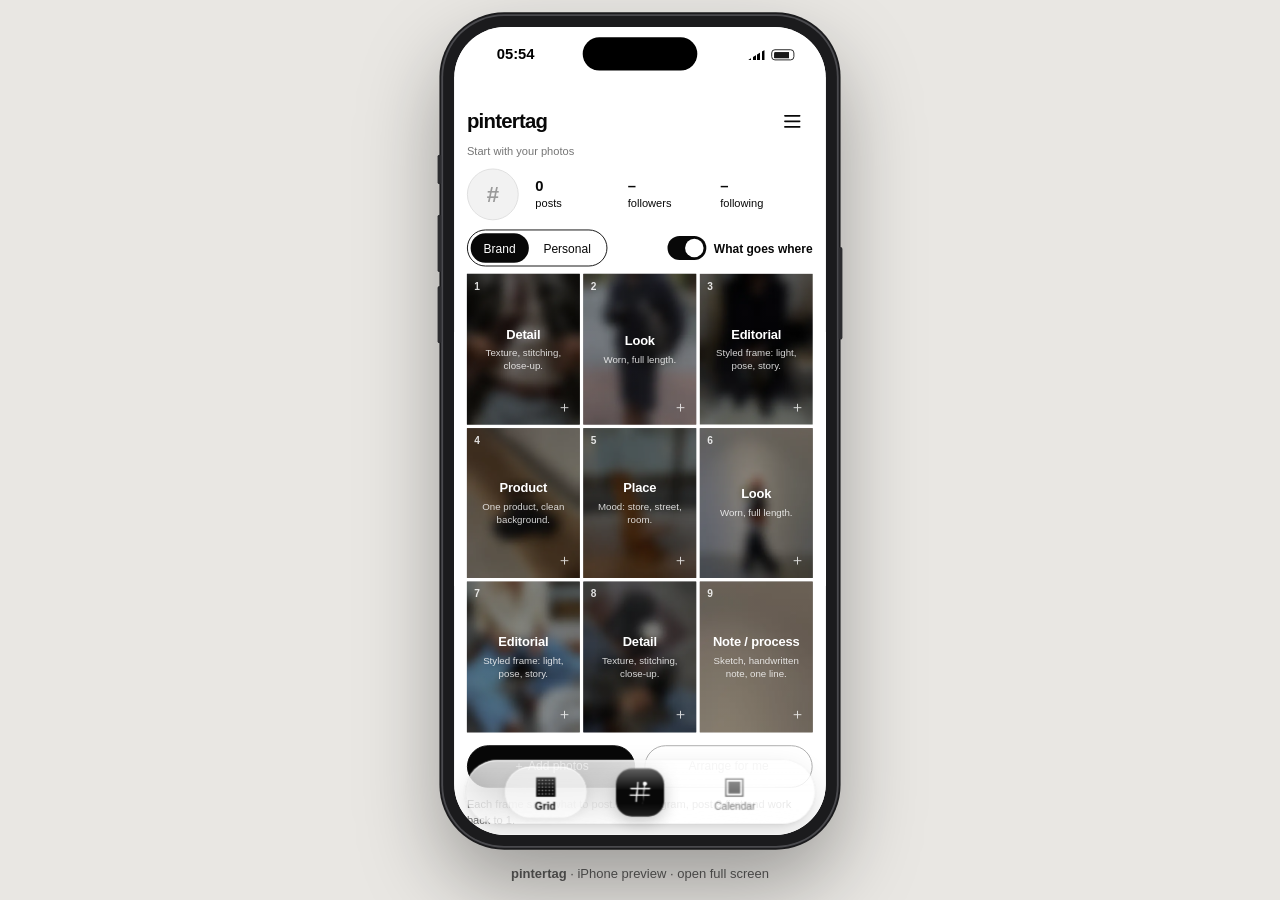
==== app/index.html @ 5d2f4cf3 "Undo notice after removing a photo now hides after 5 seconds Co-Authored-By: Claude Opus 5.5 <norepl" ====
<!doctype html>
<html lang="en"><head><meta charset="utf-8"><meta name="viewport" content="width=device-width,initial-scale=1,viewport-fit=cover"><meta name="theme-color" content="#ffffff"><meta name="apple-mobile-web-app-capable" content="yes"><meta name="description" content="Pintertag is your feed’s art director: score your Instagram grid, plan your next 9 posts, and keep your style consistent."><title>Pintertag — Your feed’s art director</title><link rel="icon" href="assets/logo.png"><link rel="manifest" href="manifest.webmanifest"><link rel="apple-touch-icon" href="assets/icon-180.png"><meta name="apple-mobile-web-app-title" content="Pintertag"><meta name="apple-mobile-web-app-status-bar-style" content="default"><meta name="mobile-web-app-capable" content="yes"><link rel="stylesheet" href="style.css?v=110"><script>/* desktop: show the app inside an iPhone frame. phones and the framed copy run the app as usual. */
(function(){var q=new URLSearchParams(location.search),inFrame=q.get('pt-frame')==='1';
if(inFrame){document.documentElement.classList.add('pt-in-frame');return}
var wide=matchMedia('(min-width:760px) and (min-height:640px)').matches,touch=matchMedia('(hover:none) and (pointer:coarse)').matches;
if(!wide||touch||q.get('pt-frame')==='0'||window.__ptNoFrame)return;
window.__ptFramed=true;document.write('<plaintext id="pt-skip" style="display:none">');
document.addEventListener('DOMContentLoaded',function(){var x=document.getElementById('pt-skip');if(x)x.remove();
var u=new URL(location.href);u.searchParams.set('pt-frame','1');var full=new URL(location.href);full.searchParams.set('pt-frame','0');
var tr=(document.documentElement.lang||'tr')!=='en';
document.body.className='pt-desk';document.body.innerHTML='<div class="pt-stage"><div class="pt-phone"><span class="pt-btn pt-b1"></span><span class="pt-btn pt-b2"></span><span class="pt-btn pt-b3"></span><span class="pt-btn pt-b4"></span><div class="pt-screen"><div class="pt-status"><span id="pt-clock"></span><span class="pt-icons"><i class="pt-sig"></i><i class="pt-bat"></i></span></div><iframe title="Pintertag" src="'+u.href+'"></iframe><span class="pt-island"></span></div></div><p class="pt-cap"><b>pintertag</b> · '+(tr?'iPhone önizleme':'iPhone preview')+' · <a href="'+full.href+'">'+(tr?'tam ekran aç':'open full screen')+'</a></p></div>';
var st=document.createElement('style');st.textContent='body.pt-desk{margin:0;min-height:100vh;background:#e9e7e3;font-family:Helvetica,Arial,sans-serif;color:#222;overflow:hidden}@media(prefers-color-scheme:dark){body.pt-desk{background:#1a1a1a;color:#ddd}}.pt-stage{position:fixed;inset:0;display:flex;flex-direction:column;align-items:center;justify-content:center;gap:18px}.pt-phone{position:relative;width:426px;height:898px;border-radius:66px;background:#1b1b1d;padding:12px;box-shadow:0 0 0 2px #4a4a4e,0 0 0 4px #1b1b1d,0 40px 90px rgba(0,0,0,.35);transform-origin:center center}.pt-screen{position:relative;width:402px;height:874px;border-radius:55px;overflow:hidden;background:#fff}.pt-screen{display:flex;flex-direction:column}.pt-status{height:54px;flex:0 0 54px;display:flex;align-items:center;justify-content:space-between;padding:6px 34px 0 46px;font:600 16px -apple-system,Helvetica,Arial,sans-serif;color:#000;background:#fff;transition:background .2s,color .2s}.pt-icons{display:flex;gap:7px;align-items:center}.pt-sig{width:18px;height:11px;background:linear-gradient(90deg,currentColor 0 3px,transparent 3px 5px,currentColor 5px 8px,transparent 8px 10px,currentColor 10px 13px,transparent 13px 15px,currentColor 15px);clip-path:polygon(0 100%,100% 0,100% 100%)}.pt-bat{width:25px;height:12px;border:1.5px solid currentColor;border-radius:4px;opacity:.9;background:linear-gradient(90deg,currentColor 0 75%,transparent 75%);background-clip:content-box;padding:1.5px}.pt-screen iframe{border:0;width:100%;flex:1;min-height:0;display:block}.pt-island{position:absolute;top:11px;left:50%;transform:translateX(-50%);width:124px;height:36px;border-radius:20px;background:#000;pointer-events:none;z-index:2}.pt-btn{position:absolute;width:4px;border-radius:2px;background:#2c2c2f}.pt-b1{left:-6px;top:150px;height:32px}.pt-b2{left:-6px;top:215px;height:62px}.pt-b3{left:-6px;top:292px;height:62px}.pt-b4{right:-6px;top:250px;height:100px}.pt-cap{margin:0;font-size:13px;color:inherit;opacity:.75}.pt-cap a{color:inherit}';document.head.appendChild(st);
addEventListener('message',async function(e){var d=e.data;if(e.origin!==location.origin||!d||d.pt!=='save')return;var out={pt:'saved',id:d.id};try{var dl=window.claude&&window.claude.use?await window.claude.use('downloads'):null;if(!dl)throw{code:'unavailable'};var r=await dl.save({filename:d.filename,data:d.blob});out.status=r&&r.status}catch(err){out.error=(err&&err.code)||'unavailable'}e.source.postMessage(out,location.origin)});var ck=document.getElementById('pt-clock');function tick(){var d=new Date();ck.textContent=String(d.getHours()).padStart(2,'0')+':'+String(d.getMinutes()).padStart(2,'0')}tick();setInterval(tick,15000);var ph=document.querySelector('.pt-phone');function fit(){var k=Math.min(1,(innerHeight-70)/898,(innerWidth-40)/426);ph.style.transform='scale('+k+')';ph.style.margin=(-(1-k)*898/2)+'px 0'}fit();addEventListener('resize',fit);var sb=document.querySelector('.pt-status'),ifr=document.querySelector('.pt-screen iframe');setInterval(function(){try{var bd=ifr.contentDocument&&ifr.contentDocument.body;if(!bd)return;var dk=bd.classList.contains('dark');sb.style.background=dk?'#151515':'#fff';sb.style.color=dk?'#fff':'#000';document.querySelector('.pt-screen').style.background=sb.style.background}catch(e){}},400)})})();</script></head><body>
<script src="launch.js?v=693"></script>
<header class="top"><a href="#" class="wordmark" aria-label="Pintertag"><img src="assets/logo.png" alt="">pintertag</a><div class="top-actions"><button id="language" class="text-button">EN</button><button id="appearance" class="icon-button" aria-label="Tema değiştir">◐</button><button id="enter" class="pill solid"></button></div></header>
<main id="main"></main><nav id="appnav" aria-label="Ana menü" hidden></nav>
<dialog id="modal"><div class="modal-top"><h2 id="modal-title"></h2><button class="icon-button" id="close-modal" aria-label="Kapat"><svg width="14" height="14" viewBox="0 0 14 14" aria-hidden="true"><path d="M1.5 1.5l11 11M12.5 1.5l-11 11" stroke="currentColor" stroke-width="1.6" stroke-linecap="round" fill="none"/></svg></button></div><div id="modal-body"></div></dialog>
<div id="toast" role="status" aria-live="polite"></div><input id="upload" type="file" accept="image/jpeg,image/png,image/webp" multiple hidden><script src="store.js?v=6"></script><script src="engine.js?v=71"></script><script src="app.js?v=2"></script><script src="save.js"></script><script src="stats.js?v=1"></script><script src="studio.js?v=2"></script><script src="brand.js"></script><script src="simple.js?v=75"></script><script src="edit.js?v=3"></script><script src="stories.js"></script><script src="drag.js"></script><script src="settings.js?v=3"></script><script src="planning.js"></script><script src="credits.js"></script><script src="score.js?v=5"></script><script src="merge.js?v=79"></script><script src="share.js"></script><script src="gridcheck.js?v=720"></script><script src="importgrid.js?v=704"></script><script src="purpose.js"></script><script src="vibe.js?v=2"></script><script src="beforeafter.js?v=71"></script><script src="motion.js"></script><script src="legal.js?v=8"></script><script src="account.js?v=6"></script><script src="progress.js?v=73"></script><script src="planpick.js"></script><script src="labels.js?v=74"></script><script src="autotype.js?v=76"></script><script src="booth.js?v=15"></script><script src="profile.js?v=3"></script><script src="plan.js?v=6"></script><script src="carousel.js?v=7"></script><script src="fit.js?v=2"></script><script src="home.js?v=14"></script><script src="postweek.js?v=3"></script><script src="spaces.js?v=1"></script><script src="reels.js?v=2"></script><script src="cloud.js?v=8"></script><script>if('serviceWorker' in navigator&&(location.protocol==='https:'||location.hostname==='localhost')&&!/claude/.test(location.hostname)&&!document.documentElement.classList.contains('pt-in-frame'))addEventListener('load',function(){navigator.serviceWorker.register('sw.js').catch(function(){});if(navigator.storage&&navigator.storage.persist)navigator.storage.persist().catch(function(){})});</script>
</body></html>
---- app/style.css ----
@font-face{font-family:ArialLocal;src:local('Arial')}*{box-sizing:border-box} :root{--bg:#fff;--ink:#080808;--muted:#757575;--line:#dedede;--soft:#f3f3f3;--glass:rgba(250,250,250,.94);--red:#be262b;color-scheme:light}body.dark{--bg:#151515;--ink:#f8f8f8;--muted:#aaa;--line:#393939;--soft:#232323;--glass:rgba(30,30,30,.94);--red:#ff777b;color-scheme:dark}body{margin:0;background:var(--bg);color:var(--ink);font-family:"Helvetica Neue",Helvetica,Arial,sans-serif;-webkit-tap-highlight-color:transparent}button,input,select,textarea{font:inherit}button,a,input,select,textarea{touch-action:manipulation}button,a{color:inherit}button{cursor:pointer}button{border:0;background:none}a{text-decoration:none}button:focus-visible,a:focus-visible,input:focus-visible,textarea:focus-visible,select:focus-visible{outline:3px solid #798b9c;outline-offset:4px}button:disabled{opacity:.45;cursor:not-allowed}[hidden]{display:none!important}h1,h2,h3,p{margin:0}h1{font-size:clamp(48px,6.5vw,96px);letter-spacing:-.07em;line-height:.94;font-weight:750}h2{font-size:clamp(30px,4vw,45px);letter-spacing:-.055em;line-height:1.08}h3{font-size:22px;letter-spacing:-.04em}p{line-height:1.5}.muted{color:var(--muted)}.small{font-size:13px;line-height:1.5}.top{height:85px;display:flex;align-items:center;justify-content:space-between;padding:0 4vw;border-bottom:1px solid var(--ink);background:var(--bg);position:sticky;top:0;z-index:20}.wordmark{font-size:27px;letter-spacing:-1.5px;font-weight:750;display:flex;align-items:center;gap:6px}.wordmark img{width:24px;height:32px;object-fit:contain}body.dark .wordmark img{filter:invert(1)}.top-actions{display:flex;align-items:center;gap:17px}.text-button{text-decoration:underline;text-underline-offset:5px;font-size:14px;min-height:44px}.icon-button{font-size:25px;min-width:44px;min-height:44px;border-radius:50%}.pill{border:1.5px solid var(--ink);border-radius:99px;padding:13px 23px;font-size:14px;min-height:46px;display:inline-flex;align-items:center;justify-content:center;gap:8px;line-height:1.25}.solid{background:var(--ink);color:var(--bg)}.pill:hover{opacity:.8}.wide{width:100%}.row{display:flex;align-items:center;gap:12px;flex-wrap:wrap}.spread{display:flex;align-items:center;justify-content:space-between;gap:16px}.space{margin-top:24px}.eyebrow{font-size:12px;color:var(--muted);letter-spacing:.05em}.breadcrumb{padding:15px 4vw;border-bottom:1px solid var(--ink);display:flex;justify-content:space-between;font-size:12px}.hero{display:grid;grid-template-columns:1.05fr 1fr;max-width:1500px;margin:auto}.hero-copy{padding:65px 4vw 50px;display:flex;flex-direction:column;align-items:start;justify-content:center;gap:27px}.hero-copy p{max-width:430px;font-size:18px;letter-spacing:-.02em}.hero-preview{border-left:1px solid var(--ink);padding:30px 32px 24px;background:var(--soft)}.preview-head{margin-bottom:20px}.preview-head small{color:var(--muted);font-size:12px}.landing-grid{display:grid;grid-template-columns:repeat(3,1fr);gap:3px}.landing-grid img{width:100%;aspect-ratio:3/4;object-fit:cover;display:block}.preview-foot{padding-top:16px}.preview-foot p{font-size:13px;max-width:350px}.preview-foot strong{font-size:27px;letter-spacing:-1.3px}.section{border-top:1px solid var(--ink);padding:55px 4vw}.section-heading{margin-bottom:28px;max-width:600px}.section-heading p{margin-top:14px;color:var(--muted)}.triptych{display:grid;grid-template-columns:repeat(3,1fr);gap:35px}.triptych article{padding-right:25px;border-right:1px solid var(--line)}.triptych article:last-child{border:0}.triptych .num{color:var(--muted);font-size:12px;display:block;margin-bottom:30px}.triptych h3{margin-bottom:12px}.triptych p{font-size:15px;color:var(--muted);max-width:340px}.feature-banner{display:grid;grid-template-columns:1fr 1fr;gap:60px;align-items:center}.vote-visual{display:grid;grid-template-columns:1fr 1fr;gap:12px;max-width:430px;margin:auto}.vote-visual img{width:100%;aspect-ratio:3/4;object-fit:cover}.vote-visual figcaption{padding:10px 0;font-size:13px}.vote-visual figure{margin:0}.footer{border-top:1px solid var(--ink);padding:30px 4vw;display:flex;justify-content:space-between;gap:20px;font-size:12px;color:var(--muted)}.workspace{max-width:1120px;margin:auto;padding:40px 28px 140px}.work-heading{margin-bottom:28px}.work-heading p{max-width:500px;margin-top:10px}.work-grid{display:grid;grid-template-columns:minmax(0,1fr) 310px;gap:34px;align-items:start}.side{position:sticky;top:110px}.panel{border:1px solid var(--line);border-radius:23px;padding:23px;margin-bottom:18px}.panel p{font-size:14px}.panel h3{margin-bottom:10px}.tabs{display:flex;border:1px solid var(--ink);border-radius:99px;padding:3px;gap:3px}.tabs button{flex:1;border-radius:99px;padding:12px 10px;font-size:14px;white-space:nowrap}.tabs button.active{background:var(--ink);color:var(--bg)}.soft{background:var(--soft)}.profile{display:flex;gap:12px;align-items:center;margin:22px 0}.avatar{width:43px;height:43px;border-radius:50%;display:flex;align-items:center;justify-content:center;background:#282820;color:white;font-family:Georgia,serif;font-style:italic;font-size:27px}.profile strong{display:block;font-size:18px;letter-spacing:-.5px}.photo-grid{display:grid;grid-template-columns:repeat(3,minmax(0,1fr));gap:5px}.photo{position:relative;min-width:0;overflow:hidden;border-radius:3px;background:var(--soft);aspect-ratio:3/4}.photo img{width:100%;height:100%;object-fit:cover;display:block;transition:opacity .15s}.photo button.image-open{display:block;width:100%;height:100%;padding:0}.photo .pin{position:absolute;right:7px;top:7px;background:rgba(255,255,255,.95);color:#111;border-radius:50%;width:33px;height:33px;display:grid;place-items:center;box-shadow:0 1px 4px #0002;font-size:16px}.photo .pin.locked{background:#111;color:white}.photo .badge{position:absolute;left:5px;bottom:6px;max-width:calc(100% - 10px);background:rgba(0,0,0,.64);color:white;border-radius:99px;font-size:10px;padding:4px 7px;pointer-events:none;white-space:nowrap;overflow:hidden;text-overflow:ellipsis}.photo.selected{outline:3px solid var(--ink);outline-offset:-3px}.photo.dim img{opacity:.3}.photo .cover-tag{position:absolute;left:6px;top:8px;background:white;color:black;font-size:10px;border-radius:20px;padding:5px 7px}.score-banner{background:var(--ink);color:var(--bg);padding:20px 22px;border-radius:22px;display:flex;align-items:center;gap:18px;margin-bottom:18px}.score-banner strong{font-size:42px;letter-spacing:-3px}.score-banner p{font-size:14px}.score-banner small{opacity:.7}.upload-button{border:1.5px dashed var(--line);border-radius:20px;padding:24px;width:100%;margin-bottom:20px;text-align:center;font-size:17px}.upload-button small{display:block;font-size:12px;color:var(--muted);margin-top:6px}.purpose-description{font-size:14px;color:var(--muted);margin:12px 0 24px}.control-label{display:block;font-size:13px;font-weight:600;margin:20px 0 8px}.field{width:100%;border:1px solid var(--line);background:var(--bg);color:var(--ink);padding:13px;border-radius:12px;font-size:16px;min-height:47px}textarea.field{min-height:100px;resize:vertical}.pill-group{display:flex;gap:8px;flex-wrap:wrap}.chip{padding:9px 13px;border:1px solid var(--line);border-radius:99px;font-size:12px;min-height:38px}.chip.active{background:var(--ink);color:var(--bg);border-color:var(--ink)}.result-grid.carousel{display:flex;overflow-x:auto;scroll-snap-type:x mandatory;gap:10px;padding-bottom:10px}.result-grid.carousel .photo{flex:0 0 65%;scroll-snap-align:start}.result-grid.story{display:flex;overflow-x:auto;gap:10px;scroll-snap-type:x mandatory;padding-bottom:12px}.result-grid.story .photo{aspect-ratio:9/16;flex:0 0 58%;scroll-snap-align:start}.result-grid.story .photo img{object-fit:contain;background:#111}.note{border-radius:18px;background:var(--soft);padding:18px;margin-top:20px;font-size:14px;line-height:1.5}.note strong{display:block;margin-bottom:6px}.warning{color:var(--red)}.actions{display:grid;gap:10px;margin-top:22px}.bottom-nav{position:fixed;bottom:max(16px,env(safe-area-inset-bottom));left:50%;transform:translateX(-50%);display:flex;align-items:center;justify-content:space-around;gap:12px;padding:10px 20px;width:430px;max-width:calc(100% - 30px);background:var(--glass);border:1px solid var(--line);backdrop-filter:blur(18px);border-radius:29px;box-shadow:0 12px 35px #0002;z-index:30}.bottom-nav button{display:flex;flex-direction:column;align-items:center;gap:4px;font-size:11px;color:var(--muted);min-width:45px;min-height:45px}.bottom-nav .nav-icon{font-size:23px;height:27px}.bottom-nav button.active{color:var(--ink);font-weight:bold}.bottom-nav .pick-main{width:62px;height:64px;margin-top:-25px;background:var(--ink);border-radius:21px;color:var(--bg);box-shadow:0 5px 20px #0002}.pick-main img{width:27px;height:37px;object-fit:contain;filter:invert(1);margin:auto}body.dark .pick-main img{filter:none}.mood-grid{display:grid;grid-template-columns:repeat(3,1fr);gap:16px}.recipe{border:1px solid var(--line);border-radius:20px;overflow:hidden}.recipe-images{display:grid;grid-template-columns:repeat(3,1fr);gap:2px}.recipe-images img{width:100%;aspect-ratio:3/4;object-fit:cover}.recipe-body{padding:20px}.recipe-body h3{font-size:21px;margin-bottom:8px}.recipe-body p{font-size:13px;color:var(--muted);margin-bottom:18px}.recipe-body .pill{font-size:12px;padding:10px 14px;min-height:40px}.plan-list{display:grid;gap:12px;margin-top:24px}.plan-item{display:flex;align-items:center;gap:17px;border:1px solid var(--line);padding:16px;border-radius:19px}.plan-item img{width:60px;height:80px;object-fit:cover;border-radius:7px}.plan-item .plan-info{flex:1;min-width:0}.plan-item p{font-size:13px;color:var(--muted)}.plan-item strong{font-size:16px}.plan-item .status{font-size:11px;display:inline-block;border:1px solid var(--line);padding:5px 9px;border-radius:30px;margin-top:8px}.week{display:grid;grid-template-columns:repeat(7,1fr);gap:7px;margin:25px 0}.day{border:1px solid var(--line);border-radius:17px;padding:15px 5px;text-align:center;min-height:104px}.day.today{background:var(--ink);color:var(--bg)}.day span{font-size:11px;display:block;margin-bottom:14px}.day strong{font-size:22px}.day small{display:block;font-size:10px;margin-top:10px}.empty{text-align:center;padding:50px 20px;background:var(--soft);border-radius:22px}.empty p{margin:12px auto 25px;max-width:360px;color:var(--muted)}dialog{border:1px solid var(--line);border-radius:27px;width:min(580px,calc(100% - 24px));max-height:90dvh;padding:27px;background:var(--bg);color:var(--ink)}dialog::backdrop{background:rgba(0,0,0,.42);backdrop-filter:blur(5px)}.modal-top{display:flex;align-items:center;justify-content:space-between;gap:12px;margin-bottom:22px}.modal-top h2{font-size:29px}.modal-photo{width:100%;height:300px;object-fit:contain;background:var(--soft);border-radius:15px}.modal-top .icon-button{background:var(--soft);flex-shrink:0}.checkline{display:flex;gap:12px;align-items:center;padding:15px 0;border-bottom:1px solid var(--line);font-size:14px}.checkline input{accent-color:var(--ink);width:19px;height:19px}.vote-grid{display:grid;grid-template-columns:repeat(3,1fr);gap:8px;margin:20px 0}.vote-card{border:2px solid transparent;border-radius:10px;padding:0;overflow:hidden;position:relative}.vote-card img{width:100%;aspect-ratio:3/4;object-fit:cover;display:block}.vote-card.active{border-color:var(--ink)}.vote-card span{position:absolute;bottom:7px;left:7px;background:#fff;color:#111;padding:4px 7px;border-radius:20px;font-size:10px}.compare{display:grid;grid-template-columns:1fr 1fr;gap:15px;margin:20px 0}.compare .photo-grid{gap:2px}.compare h3{font-size:13px;margin-bottom:10px}#toast{position:fixed;left:50%;bottom:115px;transform:translate(-50%,20px);background:var(--ink);color:var(--bg);padding:12px 20px;border-radius:30px;font-size:13px;z-index:100;max-width:90%;opacity:0;pointer-events:none;transition:.2s}#toast.show{opacity:1;transform:translate(-50%,0)}.split-fields{display:grid;grid-template-columns:1fr 1fr;gap:12px}.app-tag{font-size:10px;padding:5px 8px;border:1px solid var(--line);border-radius:6px;margin-left:8px;font-weight:400;letter-spacing:0;color:var(--muted)}.settings-row{padding:20px 0;border-bottom:1px solid var(--line);display:flex;justify-content:space-between;align-items:center}.story-ribbon{display:flex;gap:13px;margin:20px 0;overflow:auto}.story-dot{text-align:center;min-width:65px}.story-dot img{width:60px;height:60px;border-radius:50%;object-fit:cover;border:2px solid var(--ink);padding:3px}.story-dot span{font-size:10px;display:block;margin-top:5px}.counter{font-size:12px;color:var(--muted)}
@media(min-width:1000px){.workspace{padding-top:55px}.hero-preview{padding:40px 55px}.landing-grid{max-width:520px;margin:auto}.preview-head,.preview-foot{max-width:520px;margin-left:auto;margin-right:auto}.top-actions .pill{min-width:155px}}
@media(max-width:760px){.top{height:70px;padding:0 20px}.wordmark{font-size:24px}.top-actions{gap:8px}.top-actions .pill{font-size:12px;padding:10px 15px;min-height:39px}.icon-button{min-width:35px}.hero{grid-template-columns:1fr}.hero-copy{padding:40px 23px 35px;gap:23px}.hero-copy h1{font-size:59px;max-width:360px}.hero-copy p{font-size:16px}.hero-preview{border-left:0;border-top:1px solid var(--ink);padding:23px}.breadcrumb{padding:13px 20px;font-size:10px}.section{padding:40px 23px}.triptych{grid-template-columns:1fr;gap:27px}.triptych article{border-right:0;border-bottom:1px solid var(--line);padding-bottom:25px}.triptych .num{margin-bottom:10px}.feature-banner{grid-template-columns:1fr;gap:28px}.workspace{padding:29px 19px 130px}.work-grid{grid-template-columns:1fr;gap:23px}.side{position:static}.work-heading{margin-bottom:23px}.mood-grid{grid-template-columns:1fr}.recipe-images img{aspect-ratio:1/1}.panel{padding:20px}.photo .pin{width:32px;height:32px;right:5px;top:5px}.photo .badge{font-size:9px}.photo .pin{min-width:32px;min-height:32px}.footer{flex-direction:column}.bottom-nav{gap:6px;padding:10px 12px}.tabs button{padding:11px 7px;font-size:13px}.day{border-radius:12px}.modal-top h2{font-size:26px}dialog{padding:22px}.vote-visual{width:100%}.hero-copy .row{gap:8px}.hero-copy .pill{padding:12px 18px}.app-tag{display:none}}
@media(prefers-reduced-motion:reduce){*{transition:none!important;animation:none!important;scroll-behavior:auto!important}}
.studio{max-width:1040px}.studio .work-heading h2{font-size:clamp(38px,6vw,64px)}.studio .work-heading{margin:30px 0}.stepper{display:flex;gap:24px;border-bottom:1px solid var(--line);padding-bottom:20px}.stepper button{color:var(--muted);font-size:13px;display:flex;align-items:center;gap:8px;min-height:44px}.stepper span{border:1px solid var(--line);width:27px;height:27px;border-radius:50%;display:grid;place-items:center}.stepper .current{color:var(--ink);font-weight:700}.stepper .current span{background:var(--ink);color:var(--bg);border-color:var(--ink)}.studio-layout,.series-layout{display:grid;grid-template-columns:minmax(0,1fr) 300px;gap:36px}.studio-layout aside,.series-layout aside{position:sticky;top:110px;align-self:start}.goal-list{max-width:700px;display:grid;gap:13px}.goal{display:flex;align-items:center;gap:22px;text-align:left;border:1px solid var(--line);border-radius:20px;padding:12px}.goal img{width:78px;height:92px;object-fit:cover;border-radius:11px}.goal span{flex:1}.goal strong{display:block;font-size:23px;letter-spacing:-.7px}.goal small{display:block;color:var(--muted);line-height:1.5;margin-top:7px}.goal b{padding:10px}.chosen{border:2px solid var(--ink)!important}.studio-bottom{max-width:420px;margin:28px 0}.style-options{display:grid;grid-template-columns:repeat(3,1fr);gap:16px}.style-option{text-align:left;padding:10px;border:1px solid var(--line);border-radius:17px;overflow:hidden}.style-option .spread{padding:18px 3px 8px}.style-option p{font-size:13px;color:var(--muted);padding:0 3px 12px}.style-option img{border-radius:3px}.cover-editor{display:grid;grid-template-columns:42% 1fr;gap:23px;align-items:center}.cover-editor>img{width:100%;aspect-ratio:3/4;object-fit:cover;border-radius:12px}.cover-editor h3{font-size:28px;margin:10px 0}.cover-editor p{font-size:14px;color:var(--muted);margin-bottom:20px}.series-strip{display:flex;gap:7px;overflow-x:auto;margin:17px 0;scroll-snap-type:x mandatory}.series-strip button{flex:0 0 35%;padding:0;position:relative;scroll-snap-align:start}.series-strip img{width:100%;aspect-ratio:3/4;object-fit:cover;border-radius:5px;display:block}.series-strip span,.story-selection span{position:absolute;left:8px;bottom:8px;background:#fff;color:#000;font-size:12px;padding:5px 8px;border-radius:30px}.series-strip.as-grid{display:grid;grid-template-columns:repeat(3,1fr)}.story-selection{display:grid;grid-template-columns:repeat(3,1fr);gap:8px;margin:17px 0}.story-selection button{padding:0;position:relative}.story-selection img{width:100%;aspect-ratio:9/16;object-fit:contain;background:#111;border-radius:8px;display:block}@media(max-width:760px){.studio-layout,.series-layout{grid-template-columns:1fr;gap:26px}.studio-layout aside,.series-layout aside{position:static}.stepper{gap:14px;padding-bottom:12px}.stepper button{font-size:12px;gap:6px}.studio .work-heading{margin-top:25px}.style-options{grid-template-columns:1fr}.style-option{display:grid;grid-template-columns:45% 1fr;gap:5px 15px;align-items:center}.style-option .recipe-images{grid-row:1/3}.style-option .spread{padding:5px 0}.style-option p{padding:0}.studio-bottom{max-width:none}.goal strong{font-size:20px}.goal{gap:15px}.cover-editor{gap:18px}.cover-editor h3{font-size:24px}.cover-editor .pill{padding:10px 14px;font-size:12px}.studio .photo .pin{width:38px;height:38px}.series-strip button{flex-basis:43%}}
.brand-workspace{max-width:1180px}.brand-identity{display:flex;align-items:center;gap:13px}.brand-avatar{width:44px;height:44px;border-radius:50%;background:var(--ink);color:var(--bg);font:italic 30px Georgia;display:grid;place-items:center}.brand-identity strong{font-size:17px}.brand-identity p{font-size:12px;color:var(--muted)}.brand-identity>.text-button{margin-left:auto}.brand-heading{display:flex;align-items:end;justify-content:space-between;gap:30px;margin:38px 0}.brand-heading h1{font-size:clamp(50px,6vw,76px);letter-spacing:-.065em;line-height:.98}.brand-heading p{font-size:16px;color:var(--muted);margin-top:20px}.brand-heading-action{display:grid;gap:12px}.brand-tabs{display:flex;gap:28px;border-bottom:1px solid var(--line);margin-bottom:30px;overflow:auto}.brand-tabs button{padding:16px 0;white-space:nowrap;color:var(--muted);font-size:14px;border-bottom:2px solid transparent}.brand-tabs button.active{border-color:var(--ink);color:var(--ink);font-weight:bold}.brand-tabs span{background:var(--soft);border-radius:50%;padding:2px 6px}.brand-columns{display:grid;grid-template-columns:minmax(0,1fr) 300px;gap:42px}.section-line{margin-bottom:18px}.section-line h2{font-size:25px}.brand-grid{display:grid;grid-template-columns:repeat(3,minmax(0,1fr));gap:4px}.brand-grid-photo{position:relative;aspect-ratio:3/4;padding:0;overflow:hidden;border-radius:3px}.brand-grid-photo img{width:100%;height:100%;object-fit:cover;display:block}.brand-grid-photo span{position:absolute;bottom:8px;left:7px;background:#000b;color:white;padding:5px 8px;border-radius:20px;font-size:10px}.grid-placeholder{aspect-ratio:3/4;background:var(--soft);border:1px dashed var(--line);display:grid;place-items:center;color:var(--muted);font-size:30px}.brief-panel{border:1px solid var(--line);border-radius:23px;padding:24px}.brief-panel h3{font-size:28px;margin:10px 0}.brief-panel>p{font-size:13px;color:var(--muted)}.brief-rows{margin:25px 0}.brief-rows>span{display:flex;justify-content:space-between;border-bottom:1px solid var(--line);padding:12px 0;font-size:13px}.shot-prompt{padding:25px;background:var(--soft);border-radius:23px;margin-top:18px}.task-icon{font-size:24px;display:inline-grid;place-items:center;width:40px;height:40px;border:1px solid var(--line);border-radius:50%;flex-shrink:0}.shot-prompt h3{margin:15px 0 9px}.shot-prompt p{font-size:14px;color:var(--muted);margin-bottom:10px}.campaign-stories{display:flex;gap:15px;margin:18px 0}.campaign-stories button{width:83px;padding:0}.campaign-stories img{width:72px;height:72px;object-fit:cover;border-radius:50%;border:1px solid var(--ink);padding:3px}.campaign-stories span{display:block;font-size:11px;margin-top:7px}.prototype-note{font-size:12px;line-height:1.6;color:var(--muted);border-top:1px solid var(--line);padding-top:20px;margin-top:35px}.brand-section-heading{margin:30px 0}.brand-section-heading h2{font-size:33px}.brand-section-heading p{color:var(--muted);font-size:14px;margin-top:12px}.shoot-tiles{display:grid;grid-template-columns:repeat(3,minmax(0,1fr));gap:18px}.shoot-tile{border:1px solid var(--line);border-radius:16px;overflow:hidden}.shoot-image{position:relative}.shoot-image img{width:100%;aspect-ratio:4/3;object-fit:cover;display:block}.shot-lock{position:absolute;right:10px;top:10px;background:#fff;color:#000;border-radius:50%;width:42px;height:42px;font-size:20px}.shoot-fields{padding:13px}.shoot-fields label{display:block;font-size:11px;margin-bottom:9px}.shoot-fields .field{margin-top:5px;padding:9px;min-height:43px}.shoot-fields .checkline{display:flex;font-size:12px;margin:0;border:0;padding-bottom:0}.campaign-calendar{display:grid;grid-template-columns:repeat(3,minmax(0,1fr));gap:18px;margin-top:28px}.campaign-post{border:1px solid var(--line);border-radius:18px;overflow:hidden}.post-cover{position:relative;display:block;width:100%;padding:0}.post-cover img{width:100%;aspect-ratio:4/3;object-fit:cover;display:block}.post-cover>span{position:absolute;right:10px;bottom:10px;background:#fff;color:#000;border-radius:20px;padding:5px 9px;font-size:12px}.post-meta{padding:16px}.post-meta p{color:var(--muted);font-size:12px;margin:12px 0 5px}.status-chip{font-size:10px;border:1px solid var(--line);border-radius:20px;padding:5px 9px;white-space:nowrap}.status-chip.ready{background:var(--ink);color:var(--bg)}.shot-task{display:flex;align-items:center;gap:18px;padding:22px 0;border-bottom:1px solid var(--line)}.shot-task>div:nth-child(2){flex:1}.shot-task p{font-size:14px;margin-top:5px}.shot-task small{color:var(--muted);font-size:12px}.c-cover-choices{display:flex;overflow:auto;gap:8px}.c-cover-choices button{padding:0;min-width:110px;width:110px;position:relative}.c-cover-choices img{width:100%;aspect-ratio:3/4;object-fit:cover;border-radius:8px}.c-cover-choices span{position:absolute;bottom:10px;left:8px;background:white;color:black;font-size:11px;padding:5px 8px;border-radius:20px}.c-draft-list{margin:20px 0}.c-draft-list>div{display:flex;gap:15px;align-items:center;padding:10px 0;border-bottom:1px solid var(--line)}.c-draft-list img{width:55px;height:70px;object-fit:cover;border-radius:5px}.c-draft-list small{display:block;color:var(--muted);margin-top:7px}.missing-photo{background:var(--soft);font-size:12px;padding:20px;text-align:center;min-height:80px}@media(max-width:760px){.brand-heading{display:block;margin:28px 0}.brand-heading h1{font-size:54px}.brand-heading-action{margin-top:24px}.brand-heading-action .pill{width:100%}.brand-heading-action>span{text-align:center}.brand-tabs{gap:23px;margin-bottom:24px}.brand-tabs button{font-size:13px}.brand-columns{grid-template-columns:1fr;gap:25px}.brand-columns aside{display:grid;gap:15px}.shot-prompt{margin:0}.shoot-tiles{grid-template-columns:repeat(2,minmax(0,1fr));gap:10px}.shoot-fields{padding:10px}.campaign-calendar{grid-template-columns:1fr}.campaign-post{display:grid;grid-template-columns:110px minmax(0,1fr)}.post-cover img{height:100%;aspect-ratio:auto;min-height:155px}.post-meta{padding:15px}.shot-task{flex-wrap:wrap;gap:12px}.shot-task>.pill{margin-left:52px}.brand-grid-photo span{font-size:9px;left:4px;padding:4px}.brand-heading p{font-size:15px}}
.simple-mode .top{display:none}.simple-app{max-width:600px;margin:auto;padding:22px 18px 125px;min-height:100dvh}.simple-profile{display:flex;align-items:center;justify-content:space-between;margin:8px 0 25px}.simple-profile strong{display:block;font-size:25px;letter-spacing:-1px}.simple-profile span{display:block;font-size:12px;color:var(--muted);margin-top:6px}.simple-tools{display:flex;gap:10px;margin-bottom:22px}.simple-tools .pill{flex:1;padding:13px 10px;font-size:13px}.simple-feed{display:grid;grid-template-columns:repeat(3,minmax(0,1fr));gap:4px}.simple-tile{position:relative;aspect-ratio:3/4;padding:0;overflow:hidden;background:var(--soft)}.simple-tile img{display:block;width:100%;height:100%;object-fit:cover}.simple-lock,.simple-count,.simple-date{position:absolute;color:white;background:#0009;font-size:10px;padding:4px 6px;border-radius:15px}.simple-lock{right:6px;top:6px}.simple-count{left:6px;top:6px}.simple-date{bottom:6px;left:4px}.simple-hint{font-size:12px;color:var(--muted);text-align:center;line-height:1.5;margin:20px 0}.simple-nav{position:fixed;z-index:30;bottom:0;left:0;right:0;display:flex;justify-content:space-evenly;align-items:center;padding:12px 20px max(13px,env(safe-area-inset-bottom));border-top:1px solid var(--line);background:var(--glass);backdrop-filter:blur(18px)}.simple-nav button{min-width:70px;min-height:48px;display:flex;flex-direction:column;align-items:center;gap:3px;color:var(--muted);font-size:11px}.simple-nav button span{font-size:26px;line-height:28px}.simple-nav .active{color:var(--ink);font-weight:bold}.simple-nav .simple-add{display:grid;place-items:center;border-radius:16px;background:var(--ink);color:var(--bg);width:53px;min-width:53px;height:48px;font-size:34px;line-height:1}.simple-title{margin:17px 0 35px}.simple-title h1,.simple-compare h1{font-size:38px;letter-spacing:-2px;line-height:1.06}.simple-title p,.simple-compare>p{font-size:13px;color:var(--muted);margin:12px 0;line-height:1.5}.simple-plans article{display:flex;gap:14px;padding:16px 0;align-items:center;border-bottom:1px solid var(--line)}.simple-plan-image{width:70px;flex-shrink:0;height:91px;padding:0;overflow:hidden;border-radius:8px}.simple-plan-image img{width:100%;height:100%;object-fit:cover}.simple-plan-text{flex:1;min-width:0;text-align:left;padding:0}.simple-plan-text strong{font-size:15px}.simple-plan-text span,.simple-plan-text small{display:block;color:var(--muted);font-size:12px;margin-top:7px;overflow-wrap:anywhere}.simple-empty{text-align:center;padding:50px 15px}.simple-empty>span{font-size:48px}.simple-empty h2{margin:20px 0 12px;font-size:28px}.simple-empty p{color:var(--muted);font-size:15px;margin-bottom:25px}.simple-mode dialog{border-radius:25px;padding:22px;max-height:90dvh;overflow:auto}.simple-sheet-photo{width:130px;height:170px;overflow:hidden;border-radius:9px;margin:0 auto 22px}.simple-sheet-photo img{width:100%;height:100%;object-fit:cover}.sheet-actions{display:grid;gap:0}.sheet-actions .solid{margin-bottom:12px}.sheet-row{border-bottom:1px solid var(--line);padding:17px 3px;text-align:left;font-size:15px;min-height:54px}.simple-details{margin-top:10px}.simple-details summary{cursor:pointer;padding:17px 3px;font-size:14px;color:var(--muted)}.simple-details input[type=range]{width:100%}.simple-compare{padding-top:14px}.compare-columns{display:grid;grid-template-columns:minmax(0,1fr) minmax(0,1fr);gap:12px;margin:28px 0 16px}.compare-columns h2{font-size:20px;letter-spacing:-.6px;margin-bottom:12px}.mini-grid{display:grid;grid-template-columns:repeat(3,minmax(0,1fr));gap:3px}.mini-photo{aspect-ratio:3/4;overflow:hidden;position:relative;background:var(--soft)}.mini-photo img{width:100%;height:100%;object-fit:cover;display:block}.mini-photo span{position:absolute;bottom:3px;left:3px;min-width:16px;height:16px;display:grid;place-items:center;background:#fff;color:#000;font-size:9px;border-radius:50%}.mini-photo.moved{outline:2px solid var(--ink);outline-offset:-2px}.compare-actions{display:grid;grid-template-columns:1.4fr 1fr;gap:10px;margin:25px 0}.compare-actions .pill{font-size:13px;padding:13px 9px}.compare-help{font-size:12px!important}.simple-mode .vote-card img{height:auto}.simple-mode .story-selection img{height:auto}@media(max-width:600px){.simple-mode dialog{margin:auto 0 0;width:100%;max-width:none;max-height:90dvh;border-radius:25px 25px 0 0;padding:22px 22px max(25px,env(safe-area-inset-bottom))}.simple-app{padding-left:14px;padding-right:14px}.compare-columns{gap:10px}.simple-compare h1{font-size:34px}}

/* Quiet, compact preferences and the original Pintertag mark. */
.simple-nav .simple-add{width:56px;min-width:56px;height:56px;border-radius:18px;box-shadow:0 5px 16px #00000012}
.simple-nav .simple-add img{width:30px;height:36px;object-fit:contain;filter:invert(1)}
body.dark .simple-nav .simple-add img{filter:none}
.simple-mode dialog:has(.settings-content){width:min(460px,calc(100% - 32px));padding:28px;border:1px solid var(--line);border-radius:30px;background:var(--bg);box-shadow:0 24px 80px #00000020}
.simple-mode dialog:has(.settings-content)::backdrop{background:#0005;backdrop-filter:blur(8px)}
.simple-mode dialog:has(.settings-content) .modal-top{margin:0;align-items:center}
.simple-mode dialog:has(.settings-content) .modal-top h2{font-size:30px;letter-spacing:-1.2px;line-height:1.1}
.simple-mode dialog:has(.settings-content) #close-modal{width:44px;height:44px;min-width:44px;border-radius:50%;font-size:26px;background:var(--soft)}
.settings-intro{font-size:14px;color:var(--muted);margin:8px 0 26px;line-height:1.5}
.settings-group{background:var(--soft);border-radius:20px;padding:0 17px}
.preference-row{display:flex;align-items:center;justify-content:space-between;gap:12px;min-height:77px;padding:16px 0}
.preference-row+.preference-row{border-top:1px solid var(--line)}
.preference-label{font-size:15px;font-weight:550;line-height:1.35}
.preference-label small{display:block;font-size:11px;font-weight:400;color:var(--muted);max-width:125px;margin-top:5px;line-height:1.4}
.preference-segment{display:flex;padding:3px;background:var(--bg);border:1px solid var(--line);border-radius:13px;flex-shrink:0}
.preference-segment button{min-height:38px;min-width:53px;padding:8px 12px;border-radius:10px;font-size:13px;color:var(--muted);font-weight:550;touch-action:manipulation}
.preference-segment button[aria-pressed="true"]{background:var(--ink);color:var(--bg)}
.settings-backup{display:flex;align-items:center;justify-content:space-between;text-align:left;width:100%;padding:20px 17px;margin-top:12px;border:1px solid var(--line);border-radius:20px;color:var(--ink);font-size:15px;font-weight:550;gap:16px}
.settings-backup small{display:block;font-size:12px;font-weight:400;color:var(--muted);line-height:1.5;margin-top:5px}
.settings-backup svg{width:22px;height:22px;flex-shrink:0}
.settings-note{font-size:12px;color:var(--muted);text-align:center;line-height:1.6;margin:22px 12px 8px}
.settings-about{font-size:12px;color:var(--muted);text-align:center;line-height:1.6}
.settings-about summary{cursor:pointer;list-style:none;text-decoration:underline;text-underline-offset:3px;padding:8px;min-height:36px}
.settings-about summary::-webkit-details-marker{display:none}
.settings-about p{margin:8px 0 0}
.preference-segment button:focus-visible,.settings-backup:focus-visible{outline:2px solid var(--ink);outline-offset:3px}
@media(max-width:600px){
.simple-mode dialog:has(.settings-content){margin:auto 0 0;width:100%;max-width:none;padding:29px 22px max(24px,env(safe-area-inset-bottom));border-radius:30px 30px 0 0}
.simple-mode dialog:has(.settings-content)::before{content:"";position:absolute;top:10px;left:calc(50% - 18px);width:36px;height:4px;border-radius:5px;background:var(--line)}
}
@media(max-width:360px){.settings-group{padding:0 12px}.preference-segment button{padding:8px;min-width:46px}.preference-label small{max-width:104px}}
/* Focused photo editing sheets. */
.simple-mode dialog:has(.photo-editor,.crop-editor,.move-editor){width:min(460px,calc(100% - 32px));padding:26px;border:1px solid var(--line);border-radius:28px;background:var(--bg)}
.simple-mode dialog:has(.photo-editor,.crop-editor,.move-editor)::backdrop{background:#0005;backdrop-filter:blur(8px)}
.simple-mode dialog:has(.photo-editor,.crop-editor,.move-editor) h2{font-size:29px;letter-spacing:-1px}
.edit-overview{display:flex;align-items:center;gap:23px;margin:20px 0 24px}.edit-overview .simple-sheet-photo{margin:0;width:105px;height:140px;border-radius:12px;flex-shrink:0}.edit-eyebrow{font-size:9px;letter-spacing:1.5px;color:var(--muted)}.edit-overview h3{white-space:pre-line;font-size:22px;letter-spacing:-.8px;line-height:1.15;margin:10px 0}.edit-overview p{font-size:12px;line-height:1.5;color:var(--muted)}
.edit-primary{display:grid;grid-template-columns:1fr 1fr;gap:10px}.edit-tool{display:flex;align-items:center;justify-content:center;flex-direction:column;gap:12px;background:var(--soft);border-radius:18px;min-height:100px;font-size:14px;font-weight:550}.edit-tool svg{width:26px;height:26px}.edit-links{margin:15px 0 24px}.edit-link{width:100%;display:flex;justify-content:space-between;padding:17px 2px;font-size:14px;border-bottom:1px solid var(--line)}.edit-link span{color:var(--muted)}.photo-editor .simple-details summary{text-align:center;font-size:12px}.edit-subtitle{font-size:13px;line-height:1.5;color:var(--muted);margin:14px 0 20px}
#crop-stage{position:relative;width:min(100%,255px);aspect-ratio:3/4;margin:auto;overflow:hidden;touch-action:none;background:var(--soft);cursor:grab;border-radius:3px}#crop-stage:active{cursor:grabbing}#crop-image{position:absolute;max-width:none;max-height:none;user-select:none;pointer-events:none}.crop-guides{position:absolute;inset:0;pointer-events:none;border:1px solid #ffffff99;background:linear-gradient(to right,transparent 33%,#ffffff55 33%,#ffffff55 33.4%,transparent 33.4%,transparent 66.6%,#ffffff55 66.6%,#ffffff55 67%,transparent 67%),linear-gradient(to bottom,transparent 33%,#ffffff55 33%,#ffffff55 33.4%,transparent 33.4%,transparent 66.6%,#ffffff55 66.6%,#ffffff55 67%,transparent 67%)}.crop-caption{display:flex;justify-content:space-between;margin:12px 0 18px;font-size:11px;color:var(--muted)}.crop-control{display:flex;align-items:center;justify-content:space-between;gap:18px;font-size:12px;min-height:44px}.crop-control input{width:64%;accent-color:var(--ink);min-height:36px}.crop-fine summary{font-size:12px;color:var(--muted);padding:12px 0;cursor:pointer}.crop-actions{display:grid;grid-template-columns:1fr 1.5fr;gap:10px;margin:16px 0 8px}.crop-actions .pill{font-size:13px;padding:13px 10px}.move-grid{display:grid;grid-template-columns:repeat(3,minmax(0,1fr));gap:5px;margin-bottom:22px}.move-tile{position:relative;aspect-ratio:3/4;overflow:hidden;padding:0;border-radius:5px}.move-tile img{width:100%;height:100%;object-fit:cover}.move-tile span{position:absolute;bottom:5px;left:5px;background:#fff;color:#000;font-size:10px;padding:4px 7px;border-radius:20px}.move-tile.selected{outline:2px solid var(--ink);outline-offset:2px}.move-tile:disabled:not(.selected){opacity:.4}
@media(max-width:600px){.simple-mode dialog:has(.photo-editor,.crop-editor,.move-editor){margin:auto 0 0;width:100%;max-width:none;padding:24px 22px max(24px,env(safe-area-inset-bottom));border-radius:28px 28px 0 0}}@media(max-height:740px){#crop-stage{width:200px}.edit-overview{margin:12px 0 18px}.edit-tool{min-height:80px}}
.daily-stories{margin:0 0 32px;border-bottom:1px solid var(--line);padding-bottom:22px}.stories-heading,.story-day-heading,.story-week-heading{display:flex;align-items:center;justify-content:space-between;gap:10px}.stories-heading h2{font-size:25px;letter-spacing:-1px}.stories-heading>span{font-size:11px;color:var(--muted)}.story-week-heading{margin:18px 0 10px}.story-week-heading>span{font-size:12px;color:var(--muted)}.story-week-heading .icon-button{width:36px;height:36px;font-size:24px}.story-week{display:grid;grid-template-columns:repeat(7,minmax(0,1fr));gap:5px}.story-day{min-width:0;padding:7px 0;display:flex;flex-direction:column;align-items:center;gap:8px;border-radius:13px;color:var(--muted);font-size:12px}.story-day small{font-size:10px}.story-day[aria-pressed=true]{background:var(--soft);color:var(--ink);font-weight:600}.story-ring{position:relative;display:grid;place-items:center;width:100%;max-width:56px;aspect-ratio:1;border:1px dashed var(--line);border-radius:50%;overflow:hidden;padding:3px}.story-ring.filled{border:1.5px solid var(--ink)}.story-ring img{width:100%;height:100%;object-fit:cover;border-radius:50%}.story-ring>span{font-size:23px}.story-day-heading{margin:23px 0 10px;font-size:14px}.story-day-heading .text-button{font-size:13px;min-height:44px}.story-empty{width:100%;padding:22px 12px;border:1px dashed var(--line);border-radius:17px;font-size:13px;color:var(--muted);display:flex;align-items:center;justify-content:center;gap:9px}.story-empty>span{font-size:23px;color:var(--ink)}.story-list article{display:flex;align-items:center;gap:14px;padding:12px 0;border-bottom:1px solid var(--line)}.story-thumb{padding:0;width:48px;height:74px;overflow:hidden;border-radius:8px;flex-shrink:0}.story-thumb img{width:100%;height:100%;object-fit:cover}.story-info{flex:1;text-align:left;min-width:0}.story-info strong{font-size:16px}.story-info span{display:block;font-size:12px;color:var(--muted);margin-top:6px;overflow:hidden;text-overflow:ellipsis;white-space:nowrap}.story-check{width:44px;height:44px;border-radius:50%;font-size:24px}.story-check.done{background:var(--ink);color:var(--bg)}.story-footnote{font-size:11px;color:var(--muted);line-height:1.6;margin:16px 0}.posts-heading{font-size:20px;letter-spacing:-.6px}.story-cover{display:block;position:relative;width:130px;aspect-ratio:9/16;overflow:hidden;margin:18px auto 24px;border-radius:14px;background:var(--soft);padding:0}.story-cover img{width:100%;height:100%;object-fit:contain}.story-cover>span{font-size:26px}.story-cover small{display:block;font-size:12px;margin-top:8px}.story-cover img+span{position:absolute;bottom:8px;left:12px;right:12px;background:#0009;color:#fff;border-radius:20px;font-size:11px;padding:7px}.story-edit-footer{display:flex;justify-content:space-between;gap:12px;margin-top:12px}.story-edit-footer button{font-size:12px;min-height:44px}.simple-mode dialog:has(.story-editor,.story-picker){width:min(460px,calc(100% - 32px));border-radius:28px;padding:24px;background:var(--bg)}.simple-mode dialog:has(.story-editor,.story-picker)::backdrop{background:#0005;backdrop-filter:blur(8px)}
@media(max-width:600px){.simple-mode dialog:has(.story-editor,.story-picker){width:100%;max-width:none;margin:auto 0 0;border-radius:28px 28px 0 0;padding:24px 22px max(24px,env(safe-area-inset-bottom))}}@media(max-width:360px){.story-week{gap:3px}.stories-heading h2{font-size:23px}}
.simple-feed .simple-tile{-webkit-touch-callout:none;user-select:none;-webkit-user-select:none;cursor:grab}.simple-feed .simple-tile img{-webkit-user-drag:none;pointer-events:none}.grid-is-dragging,.grid-is-dragging *{cursor:grabbing!important}.simple-feed .grid-drag-source{opacity:.25;outline:2px dashed var(--ink);outline-offset:-3px}.grid-drag-ghost{position:fixed;top:0;left:0;z-index:500;pointer-events:none;overflow:hidden;padding:0;border-radius:8px;box-shadow:0 16px 42px #0005;opacity:.92;will-change:transform;background:var(--bg)}.grid-drag-ghost img{display:block;width:100%;height:100%;object-fit:cover}.grid-drag-ghost .simple-date,.grid-drag-ghost .simple-count{display:none}@media(prefers-reduced-motion:reduce){.grid-drag-ghost{box-shadow:none;opacity:.8}}
.edit-overview .simple-sheet-photo{position:relative}.photo-remove-x{position:absolute;top:4px;right:4px;display:grid;place-items:center;width:36px;height:36px;min-width:36px;border-radius:50%;background:#fff;color:#111;font-size:25px;line-height:1;box-shadow:0 2px 10px #0003;border:1px solid #0001;z-index:2}.photo-remove-x:focus-visible{outline:2px solid var(--ink);outline-offset:3px}.grid-remove-notice{position:sticky;bottom:100px;z-index:25;display:flex;align-items:center;justify-content:space-between;gap:12px;padding:12px 16px;background:var(--ink);color:var(--bg);border-radius:17px;font-size:12px;margin:16px 0;box-shadow:0 5px 18px #0002}.grid-remove-notice button{color:inherit;font-size:13px;font-weight:600;min-height:44px;text-decoration:underline;text-underline-offset:3px}
.grid-remove-notice{position:fixed;left:50%;transform:translateX(-50%);width:calc(100% - 32px);max-width:564px;bottom:calc(90px + env(safe-area-inset-bottom));margin:0}
/* Align the wordmark and menu on one shared header row. */
.simple-profile{display:grid;grid-template-columns:minmax(0,1fr) 44px;grid-template-rows:44px auto;column-gap:12px;row-gap:0;align-items:center}
.simple-profile>div{display:contents}
.simple-profile strong{grid-column:1;grid-row:1;font-size:22px;line-height:1.1;letter-spacing:-.8px;align-self:center}
.simple-profile>div>span{grid-column:1 / -1;grid-row:2;margin-top:1px;font-size:12px;line-height:1.5}
.simple-profile>.icon-button{grid-column:2;grid-row:1;display:grid;place-items:center;align-self:center;width:44px;height:44px;min-width:44px;padding:10px}
.simple-profile>.icon-button svg{display:block;width:24px;height:24px}
.simple-nav .simple-add{width:52px;min-width:52px;height:52px;border-radius:17px}
.simple-nav .simple-add img{width:24px;height:29px}
/* Full-page settings: one line per preference, no form-like panels. */
body.native-settings-open{background:var(--bg)}.native-settings{max-width:600px;margin:0 auto;min-height:100dvh;background:var(--bg);padding-bottom:max(32px,env(safe-area-inset-bottom))}.native-settings-header{display:grid;grid-template-columns:48px minmax(0,1fr) 48px;align-items:center;position:sticky;top:0;z-index:40;background:var(--bg);border-bottom:1px solid var(--line);height:calc(58px + env(safe-area-inset-top));padding:env(safe-area-inset-top) 10px 0}.native-settings-header button{width:44px;height:44px;display:grid;place-items:center;border-radius:50%;padding:10px}.native-settings-header svg{width:24px;height:24px}.native-settings-header h1{text-align:center;font-size:17px;line-height:1.3;font-weight:650;letter-spacing:-.3px;margin:0;outline:none}.native-settings-content{padding:14px 20px 30px}.native-setting-list.secondary{margin-top:22px}.native-setting-row{display:flex;width:100%;min-height:64px;align-items:center;gap:14px;text-align:left;border-bottom:1px solid var(--line);padding:12px 0}.native-setting-row svg{width:18px;height:18px;flex-shrink:0;color:var(--muted)}.native-setting-icon svg{width:22px;height:22px;color:var(--ink)}.native-setting-icon{width:24px;display:grid;place-items:center;flex-shrink:0}.native-setting-label{font-size:15px;flex:1}.native-setting-value{font-size:13px;color:var(--muted)}.native-setting-choice{display:flex;align-items:center;justify-content:space-between;width:100%;min-height:60px;padding:16px 0;border-bottom:1px solid var(--line);font-size:16px;text-align:left}.native-setting-choice svg{width:22px;height:22px}.native-setting-note{font-size:12px;color:var(--muted);line-height:1.6;margin-top:18px}.native-setting-copy{padding:8px 0}.native-setting-copy h2{font-size:16px;letter-spacing:-.2px;margin:20px 0 10px}.native-setting-copy p{font-size:14px;line-height:1.65;color:var(--muted);margin-bottom:22px}.native-setting-copy .native-setting-note{font-size:12px}.native-about-brand{display:flex;align-items:center;gap:10px;margin:20px 0}.native-about-brand img{width:23px;height:29px;object-fit:contain}.native-about-brand strong{font-size:24px;letter-spacing:-1px}body.dark .native-about-brand img{filter:invert(1)}.native-setting-row:active,.native-setting-choice:active,.native-settings-header button:active{background:var(--soft)}.native-settings button:focus-visible{outline:2px solid var(--ink);outline-offset:3px}.native-settings-open #appnav{display:none!important}
.grid-placeholder{aspect-ratio:3/4;display:grid;place-items:center;background:#f7f7f7;border:1px solid #eeeeee;padding:0;color:#aaaaaa;min-width:0}.grid-placeholder>span{font-size:29px;font-weight:300;line-height:1}.grid-placeholder:active{background:#eeeeee}.grid-placeholder:focus-visible{outline:2px solid var(--ink);outline-offset:-3px}.simple-tools button:disabled{opacity:.35;cursor:default}body.dark .grid-placeholder{background:#292929;border-color:#353535;color:#aaaaaa}
/* Full-screen Post and Story planners; header and submit never scroll away. */
body.simple-mode dialog#modal.plan-page{position:fixed;inset:var(--plan-top,0px) 0 auto;margin:0 auto;width:100%;max-width:600px;height:var(--plan-height,100dvh);max-height:none;box-sizing:border-box;padding:0;border:0;border-radius:0;background:var(--bg);overflow:hidden}
body.simple-mode dialog#modal.plan-page[open]{display:flex;flex-direction:column}
body:has(dialog.plan-page[open]){overflow:hidden}
#modal.plan-page::backdrop{background:var(--bg);backdrop-filter:none}
#modal.plan-page>.modal-top{flex:0 0 auto;display:flex;align-items:center;justify-content:space-between;margin:0;padding:max(12px,env(safe-area-inset-top)) 20px 12px;background:var(--bg);border-bottom:1px solid var(--line);min-height:65px;box-sizing:border-box}
#modal.plan-page>.modal-top h2{font-size:25px;line-height:1.2;letter-spacing:-.8px;margin:0}
#modal.plan-page #close-modal{width:44px;height:44px;min-width:44px;font-size:27px;border-radius:50%;background:var(--soft)}
#modal.plan-page>#modal-body{display:flex;flex:1;flex-direction:column;min-height:0;overflow:hidden;width:100%}
#modal.plan-page .plan-scroll{flex:1;min-height:0;overflow-y:auto;overflow-x:hidden;padding:16px 20px 20px;overscroll-behavior:contain;scroll-padding-bottom:24px}
#modal.plan-page .plan-save-footer{flex:0 0 auto;padding:12px 20px max(16px,env(safe-area-inset-bottom));background:var(--bg);border-top:1px solid var(--line)}
#modal.plan-page .plan-save-footer button{min-height:48px;margin:0;font-size:15px}
#modal.plan-page form,#modal.plan-page .story-editor,#modal.plan-page .split-fields,#modal.plan-page .control-label{min-width:0;max-width:100%;box-sizing:border-box}
#modal.plan-page .split-fields{display:grid;grid-template-columns:minmax(0,1fr) minmax(0,1fr);gap:12px}
#modal.plan-page .control-label{display:block;font-size:13px;margin:0 0 16px}
#modal.plan-page .field{display:block;box-sizing:border-box;min-width:0;width:100%;max-width:100%;font-size:16px;padding:12px;border-radius:13px;margin-top:7px}
#modal.plan-page input[type=date],#modal.plan-page input[type=time]{appearance:none;-webkit-appearance:none;min-height:48px;text-align:left;overflow:hidden}
#modal.plan-page input::-webkit-date-and-time-value{min-width:0;text-align:left}
#modal.plan-page textarea.field{min-height:78px;height:88px;resize:vertical}
#modal.plan-page .story-cover{width:clamp(72px,12vh,105px);margin:0 auto 20px;border-radius:13px}
#modal.plan-page .story-footnote,#modal.plan-page p.small{font-size:11px;line-height:1.5;margin:8px 0 12px}
#modal.plan-page .story-edit-footer{margin-top:4px}
@media(max-height:650px){#modal.plan-page .story-cover{width:68px;margin-bottom:12px}#modal.plan-page .control-label{margin-bottom:10px}#modal.plan-page .plan-scroll{padding-top:12px}#modal.plan-page textarea.field{height:65px;min-height:65px}}
/* Visible selection and quiet touch feedback. */
body{--selection-surface:#eaeaea;--press-shadow:rgba(0,0,0,.07)}body.dark{--selection-surface:#303030;--press-shadow:rgba(255,255,255,.09)}
.simple-nav button:not(.simple-add){min-width:88px;min-height:54px;padding:6px 19px;border-radius:30px;transition:background-color 140ms ease,box-shadow 140ms ease}
.simple-nav button.active:not(.simple-add){background:var(--selection-surface);box-shadow:0 2px 8px rgba(0,0,0,.035);color:var(--ink)}
.simple-mode button:not(:disabled){-webkit-tap-highlight-color:transparent}
.simple-mode button:not(:disabled):not(.simple-tile):not(.grid-drag-ghost):not(.move-tile):not(.vote-card):active{box-shadow:inset 0 0 0 100vmax var(--press-shadow)}
.simple-nav .simple-add:active,.simple-mode .pill.solid:active{filter:brightness(.87)}
.native-setting-choice[aria-pressed="true"]{background:var(--selection-surface);border-radius:12px;padding-left:12px;padding-right:12px}
.story-day[aria-pressed="true"]{background:var(--selection-surface)}
@media(prefers-reduced-motion:reduce){.simple-nav button:not(.simple-add){transition:none}}

/* Quiet brand entrance: the app renders immediately underneath. */
.brand-launch{position:fixed;inset:0;z-index:9999;display:grid;place-items:center;background:#fff;color:#101010;pointer-events:none;animation:brand-launch-out 180ms ease 620ms both}
.brand-launch-mark{display:flex;flex-direction:column;align-items:center;gap:18px;animation:brand-launch-in 420ms cubic-bezier(.2,.7,.2,1) both}
.brand-launch-mark img{width:42px;height:50px;object-fit:contain}
.brand-launch-mark span{font-family:Arial,Helvetica,sans-serif;font-size:25px;font-weight:700;letter-spacing:-1.2px;line-height:1}
.brand-launch.is-dark{background:#111;color:#fff}
.brand-launch.is-dark img{filter:invert(1)}
@keyframes brand-launch-in{from{opacity:0;transform:translateY(5px) scale(.94)}to{opacity:1;transform:translateY(0) scale(1)}}
@keyframes brand-launch-out{from{opacity:1;visibility:visible}to{opacity:0;visibility:hidden}}
@media(prefers-reduced-motion:reduce){.brand-launch{display:none;animation:none}.brand-launch-mark{animation:none}}

/* art director layer */
.m-today{display:flex;align-items:center;justify-content:space-between;gap:12px;width:100%;margin:0 0 12px;padding:14px 16px;border:1px solid var(--line);border-radius:16px;background:var(--bg);color:var(--ink);font:inherit;text-align:left;cursor:pointer}
.m-today b{display:block;font-size:15px}.m-today small{display:block;color:var(--muted);font-size:13px;margin-top:2px}.m-today>span:last-child{font-size:22px;color:var(--muted)}
.m-note{display:flex;align-items:center;justify-content:space-between;gap:12px;margin:0 0 12px;padding:12px 14px;border-radius:16px;background:var(--soft);font-size:14px;line-height:1.35}
.m-note b{font-variant-numeric:tabular-nums}.m-note .pill{flex:none;min-height:38px;padding:0 14px}
.m-why{margin:14px 0 4px;padding:14px 16px;border-radius:16px;background:var(--soft);font-size:14px;line-height:1.45}.m-why p{margin:0}.m-why p+p{margin-top:6px}
.m-score{display:flex;justify-content:space-between;align-items:baseline;gap:12px}.m-score span{color:var(--muted)}.m-score b{font-size:20px;font-variant-numeric:tabular-nums}
.m-reason{font-size:16px;line-height:1.45;margin:14px 0}
.m-share{margin:0 0 16px;padding:14px;border-radius:16px;background:var(--soft)}
.m-share-h{margin:0 0 10px;font-weight:600;font-size:15px}
.m-share-row{display:grid;grid-template-columns:1fr 1fr;gap:8px;margin-bottom:6px}.m-share-row .pill{min-height:44px;padding:0 10px}
.m-share .text-button{margin:4px 0 6px}.m-share .small{margin:4px 0 0;line-height:1.4}
.m-due{display:grid;grid-template-columns:52px 1fr auto;align-items:center;gap:12px;margin:0 0 12px;padding:10px 12px;border-radius:16px;background:var(--ink);color:var(--bg)}
.m-due-img{width:52px;height:65px;border-radius:8px;overflow:hidden}.m-due-img img{width:100%;height:100%;object-fit:cover}
.m-due b{display:block;font-size:15px}.m-due small{display:block;font-size:12px;opacity:.75;margin-top:2px}
.m-due .pill{background:var(--bg);color:var(--ink);border-color:var(--bg);min-height:40px}
.m-done-tag{font-weight:500;color:var(--muted);font-size:13px}
.m-import{display:flex;align-items:center;justify-content:space-between;gap:12px;width:100%;margin:0 0 12px;padding:14px 16px;border:1px dashed var(--muted);border-radius:16px;background:var(--bg);color:var(--ink);font:inherit;text-align:left;cursor:pointer}
.m-import b{display:block;font-size:15px}.m-import small{display:block;color:var(--muted);font-size:13px;margin-top:2px}.m-import>span:last-child{font-size:22px;color:var(--muted)}
.m-gc-head{display:grid;grid-template-columns:auto auto 1fr;align-items:baseline;gap:6px 8px;margin:0 0 6px}
.m-gc-head>b{font-size:64px;line-height:1;letter-spacing:-.04em}.m-gc-head>span{color:var(--muted);font-size:18px}
.m-gc-head>div{align-self:center;padding-left:6px}.m-gc-head i{display:block;font-family:"Helvetica Neue",Helvetica,Arial,sans-serif;font-style:normal;font-weight:600;letter-spacing:-.02em;font-size:26px;line-height:1.1}.m-gc-head small{display:block;color:var(--muted);font-size:13px}
.m-gc-grid{display:grid;grid-template-columns:repeat(3,1fr);gap:2px;margin:12px 0}
.m-gc-tile{position:relative;overflow:hidden;background:var(--soft)}.m-gc-tile img{width:100%;height:100%;object-fit:cover;display:block}
.m-gc-tile span{position:absolute;left:4px;bottom:4px;font-size:10px;background:rgba(0,0,0,.6);color:#fff;border-radius:6px;padding:1px 5px}
.m-gc-tile.flag{outline:3px solid var(--red);outline-offset:-3px}
.m-gc-roast{margin:0 0 14px;padding-left:18px;line-height:1.45}.m-gc-roast li+li{margin-top:6px}
.m-steps{line-height:1.5;padding-left:20px;margin:0 0 16px}
.m-purpose{display:grid;gap:10px}
.m-purpose-row{display:block;width:100%;text-align:left;padding:14px 16px;border:1px solid var(--line);border-radius:16px;background:var(--bg);color:var(--ink);font:inherit;cursor:pointer}
.m-purpose-row b{display:block;font-size:16px}.m-purpose-row small{display:block;color:var(--muted);font-size:13px;margin-top:3px;line-height:1.35}
.m-seq{display:flex;gap:8px;overflow-x:auto;padding:2px 0 10px;scroll-snap-type:x mandatory}
.m-seq-item{position:relative;flex:0 0 38%;border-radius:12px;overflow:hidden;background:var(--soft);scroll-snap-align:start}
.m-seq-item img{width:100%;height:100%;object-fit:cover;display:block}
.m-seq-item span{position:absolute;left:6px;top:6px;background:var(--ink);color:var(--bg);font-size:11px;font-weight:600;border-radius:999px;padding:2px 8px}
.simple-tile.m-posted::after{content:"";position:absolute;inset:0;box-shadow:inset 0 0 0 1px rgba(0,0,0,.04)}
/* motion (motion.js) — springs, not tweens */
:root{--pt-spring:cubic-bezier(.32,1.25,.5,1);--pt-sheet:cubic-bezier(.25,1.05,.4,1);--pt-out:cubic-bezier(.4,0,1,1)}
@supports(transition-timing-function:linear(0,1)){:root{--pt-spring:linear(0,.009,.035 2.1%,.141 4.4%,.723 12.9%,.938 16.7%,1.017 20.3%,1.051 24.3%,1.058 27.8%,1.044 34.2%,1.007 46.3%,.996 55.5%,1.001 76%,1);--pt-sheet:linear(0,.02,.08 3%,.3 7%,.62 13%,.85 20%,.97 28%,1.012 36%,1.015 44%,1.005 60%,1)}}
:where(button,.pill,.sheet-row,.simple-tile,.m-import,.m-today,label.chip){transition:transform .38s var(--pt-spring),opacity .2s,background-color .2s}
:where(button,.pill,.sheet-row,.m-import,.m-today,label.chip):active:not(:disabled){transform:scale(.96);transition-duration:.08s}
.simple-feed .simple-tile:active{transform:scale(.97);transition-duration:.08s}
.simple-nav button:active{transform:scale(.9)}
#close-modal:active{transform:scale(.88)}
dialog#modal[open]{animation:pt-sheet-in .5s var(--pt-sheet) both}
dialog#modal[open]::backdrop{animation:pt-fade .25s ease both}
dialog#modal.pt-closing{animation:pt-sheet-out .17s var(--pt-out) both}
dialog#modal.pt-closing::backdrop{animation:pt-fade .17s ease reverse both}
@media(min-width:601px){dialog#modal[open]{animation-name:pt-pop-in}dialog#modal.pt-closing{animation-name:pt-pop-out}}
body.simple-mode dialog#modal.plan-page[open]{animation:pt-push-in .45s var(--pt-sheet) both}
#modal-body.pt-swap{animation:pt-swap .32s var(--pt-spring) both}
.pt-enter{animation:pt-enter .42s var(--pt-spring) both}
#toast{transition:opacity .2s,transform .45s var(--pt-spring)!important}
@keyframes pt-sheet-in{from{transform:translateY(100%)}to{transform:none}}
@keyframes pt-sheet-out{from{transform:none}to{transform:translateY(100%)}}
@keyframes pt-pop-in{from{transform:scale(.94);opacity:0}to{transform:none;opacity:1}}
@keyframes pt-pop-out{from{transform:none;opacity:1}to{transform:scale(.96);opacity:0}}
@keyframes pt-push-in{from{transform:translateX(100%)}to{transform:none}}
@keyframes pt-fade{from{opacity:0}to{opacity:1}}
@keyframes pt-swap{from{opacity:0;transform:translateY(8px)}to{opacity:1;transform:none}}
@keyframes pt-enter{from{opacity:0;transform:translateX(calc(var(--pt-dir,1)*24px))}to{opacity:1;transform:none}}
@media(prefers-reduced-motion:reduce){dialog#modal[open],dialog#modal[open]::backdrop,dialog#modal.pt-closing,#modal-body.pt-swap,.pt-enter{animation:none!important}:where(button,.pill,.sheet-row,.simple-tile,.m-import,.m-today,label.chip){transition:none!important}:where(button,.pill,.sheet-row,.simple-tile,.m-import,.m-today,label.chip):active{transform:none!important}}
/* glass — iOS 26 style floating tab bar and toast (CSS approximation of Liquid Glass; no refraction on the web) */
@supports((backdrop-filter:blur(1px)) or (-webkit-backdrop-filter:blur(1px))){
.simple-nav{left:12px;right:12px;bottom:max(12px,calc(env(safe-area-inset-bottom) - 6px));max-width:560px;margin:0 auto;padding:7px 10px;border:0;border-radius:36px;
  background:rgba(255,255,255,.58);-webkit-backdrop-filter:blur(30px) saturate(1.9) brightness(1.04);backdrop-filter:blur(30px) saturate(1.9) brightness(1.04);
  box-shadow:inset 0 1px 0 rgba(255,255,255,.95),inset 0 -1px 1px rgba(255,255,255,.35),inset 0 0 0 .5px rgba(255,255,255,.7),0 0 0 .5px rgba(0,0,0,.06),0 12px 32px rgba(0,0,0,.14),0 2px 6px rgba(0,0,0,.06)}
.simple-nav::before{content:"";position:absolute;inset:0;border-radius:inherit;pointer-events:none;background:linear-gradient(180deg,rgba(255,255,255,.5),rgba(255,255,255,0) 48%),radial-gradient(120% 90% at 50% 120%,rgba(255,255,255,.25),transparent 60%)}
.simple-nav button.active:not(.simple-add){background:rgba(255,255,255,.62);box-shadow:inset 0 1px 0 #fff,inset 0 0 0 .5px rgba(255,255,255,.8),0 2px 10px rgba(0,0,0,.08)}
.simple-nav .simple-add{box-shadow:inset 0 1px 0 rgba(255,255,255,.28),0 6px 16px rgba(0,0,0,.22)}
body.dark .simple-nav{background:rgba(38,38,38,.62);box-shadow:inset 0 1px 0 rgba(255,255,255,.22),inset 0 0 0 .5px rgba(255,255,255,.14),0 12px 32px rgba(0,0,0,.5)}
body.dark .simple-nav::before{background:linear-gradient(180deg,rgba(255,255,255,.12),rgba(255,255,255,0) 50%)}
body.dark .simple-nav button.active:not(.simple-add){background:rgba(255,255,255,.14);box-shadow:inset 0 1px 0 rgba(255,255,255,.25)}
#toast{background:rgba(22,22,22,.7);color:#fff;-webkit-backdrop-filter:blur(18px) saturate(1.6);backdrop-filter:blur(18px) saturate(1.6);box-shadow:inset 0 1px 0 rgba(255,255,255,.22),inset 0 0 0 .5px rgba(255,255,255,.12),0 10px 28px rgba(0,0,0,.22)}
body.dark #toast{background:rgba(245,245,245,.72);color:#111;box-shadow:inset 0 1px 0 #fff,0 10px 28px rgba(0,0,0,.4)}
}
/* account, onboarding, paywall, privacy (account.js) */
.m-link{display:inline;padding:0;min-height:0;text-decoration:underline;text-underline-offset:3px;color:inherit;font-size:inherit}
#pt-onb{position:fixed;inset:0;z-index:9000;background:var(--bg);color:var(--ink);overflow:auto;animation:pt-fade .35s ease both}
body.pt-onb-open{overflow:hidden}body.pt-onb-open #appnav{visibility:hidden}
.pt-onb-in{max-width:440px;margin:0 auto;min-height:100%;padding:max(28px,env(safe-area-inset-top)) 24px max(26px,env(safe-area-inset-bottom));display:flex;flex-direction:column}
.pt-onb-welcome{justify-content:flex-end}
.pt-onb-brand{display:flex;align-items:center;gap:2px;font-size:21px;font-weight:750;letter-spacing:-1.1px;margin-bottom:auto}.pt-onb-logo{width:17px;height:23px;object-fit:contain}body.dark .pt-onb-logo{filter:invert(1)}

#pt-onb h1{font-size:44px;letter-spacing:-2.4px;line-height:1;margin:40px 0 18px;font-weight:750}
.pt-onb-points{list-style:none;padding:0;margin:0 0 34px;display:grid;gap:10px}.pt-onb-points li{font-size:16px;color:var(--muted);padding-left:22px;position:relative}.pt-onb-points li:before{content:"";position:absolute;left:0;top:9px;width:10px;height:1.5px;background:var(--ink)}
.pt-onb-actions{display:grid;gap:10px}
.pt-sso{display:flex;align-items:center;justify-content:center;gap:10px;min-height:52px;border-radius:99px;border:1.5px solid var(--line);font-size:15px;position:relative}
.pt-sso.apple{background:#000;color:#fff;border-color:#000}body.dark .pt-sso.apple{background:#fff;color:#000;border-color:#fff}
.pt-sso.apple span:before{content:"";font-size:19px;font-family:-apple-system,system-ui}.pt-sso .g{font-weight:800;color:#4285f4}
.pt-sso em{font-style:normal;font-size:10px;letter-spacing:.04em;text-transform:uppercase;opacity:.6;border:1px solid currentColor;border-radius:99px;padding:2px 7px;position:absolute;right:16px}
.pt-onb-legal{font-size:11.5px;color:var(--muted);line-height:1.55;margin-top:20px;text-align:center}
.pt-onb-back{font-size:34px;line-height:1;align-self:flex-start;min-width:44px;min-height:44px;margin-left:-10px}
.pt-onb-sub{color:var(--muted);font-size:14px;margin-bottom:10px}
.pt-onb-checks{display:grid;gap:12px;margin:22px 0 6px}
.m-check{display:flex;gap:11px;align-items:flex-start;font-size:13px;line-height:1.5}.m-check input{width:20px;height:20px;flex:0 0 20px;accent-color:var(--ink);margin:1px 0 0}
.pt-onb-err{color:var(--red);font-size:13px;min-height:20px;margin:6px 0 10px}
#pt-onb-form .pill{margin-top:4px}
.m-pw-why{background:var(--soft);border-radius:14px;padding:12px 14px;font-size:13.5px;margin:-6px 0 16px}
.m-pw-list{list-style:none;padding:0;margin:0 0 18px;display:grid;gap:12px}.m-pw-list li{display:flex;gap:12px;align-items:flex-start}.m-pw-list b{display:block;font-size:15px}.m-pw-list small{display:block;font-size:12.5px;color:var(--muted);margin-top:2px}
.m-tick{width:22px;height:22px;flex:0 0 22px;border-radius:50%;background:var(--ink);color:var(--bg);display:grid;place-items:center;font-size:12px;margin-top:1px}
.m-pw-opts{display:grid;gap:10px;margin-bottom:14px}
.m-pw-opt{position:relative;display:flex;align-items:center;justify-content:space-between;gap:12px;text-align:left;border:1.5px solid var(--line);border-radius:18px;padding:14px 16px;min-height:64px}
.m-pw-opt.on{border-color:var(--ink);box-shadow:inset 0 0 0 1px var(--ink)}.m-pw-opt b{display:block;font-size:15px}.m-pw-opt small{display:block;font-size:12px;color:var(--muted);margin-top:2px}
.m-pw-price{font-weight:700;font-size:16px;white-space:nowrap}
.m-pw-opt em{position:absolute;top:-9px;right:14px;font-style:normal;font-size:10.5px;font-weight:700;background:var(--ink);color:var(--bg);border-radius:99px;padding:3px 9px}
.m-fine{font-size:11px;color:var(--muted);line-height:1.55;margin-top:12px;text-align:center}.m-links{margin-top:8px}
.m-proto{font-size:11px;line-height:1.5;margin-top:12px;padding:10px 12px;border-radius:12px;border:1px dashed var(--line);color:var(--muted)}
.m-legal h3{font-size:15px;margin:18px 0 6px;letter-spacing:-.2px}.m-legal p{font-size:13.5px;line-height:1.6;white-space:pre-line;color:var(--ink)}
.m-draft{font-size:11.5px!important;color:var(--muted)!important;background:var(--soft);border-radius:10px;padding:9px 11px;margin-bottom:6px}
.m-acct-card{display:flex;align-items:center;gap:13px;width:100%;text-align:left;padding:14px;border-radius:20px;background:var(--soft);margin-bottom:14px}
.m-acct-card b{display:block;font-size:16px}.m-acct-card small{display:block;font-size:12px;color:var(--muted);margin-top:3px}.m-acct-card>span:nth-child(2){flex:1;min-width:0}
.m-avatar{width:46px;height:46px;flex:0 0 46px;border-radius:50%;background:var(--ink);color:var(--bg);display:grid;place-items:center;font-size:19px;font-weight:700}.m-avatar.big{width:62px;height:62px;flex-basis:62px;font-size:26px}
.m-badge{font-style:normal;font-size:11px;font-weight:700;padding:5px 10px;border-radius:99px;border:1px solid var(--line);white-space:nowrap}.m-badge.pro{background:var(--ink);color:var(--bg);border-color:var(--ink)}
.m-acct-head{display:flex;gap:14px;align-items:center;margin-bottom:18px}.m-acct-head b{display:block;font-size:20px}.m-acct-head small{color:var(--muted)}
.m-dl{display:grid;grid-template-columns:auto 1fr;gap:10px 18px;font-size:14px;margin:0 0 6px}.m-dl dt{color:var(--muted)}.m-dl dd{margin:0}
.m-danger{color:var(--red);border-color:var(--red)}.m-danger-solid{background:var(--red);border-color:var(--red);color:#fff}
.m-usage{display:grid;gap:7px;margin:16px 0 20px}.m-usage>div:not(.m-meter){display:flex;justify-content:space-between;font-size:13px}.m-usage>div:not(.m-meter):not(:first-child){margin-top:8px}
.m-meter{height:6px;border-radius:9px;background:var(--soft);overflow:hidden}.m-meter i{display:block;height:100%;background:var(--ink);border-radius:9px}
.m-compare{width:100%;border-collapse:collapse;font-size:13px;margin-bottom:6px}.m-compare th,.m-compare td{padding:10px 4px;border-bottom:1px solid var(--line);text-align:center}.m-compare th:first-child,.m-compare td:first-child{text-align:left}.m-compare th{font-size:12px;color:var(--muted);font-weight:600}
.m-dev{margin-top:26px;padding:14px;border-radius:16px;border:1px dashed var(--line)}.m-dev p{font-size:12px;color:var(--muted);margin-bottom:10px}
.m-promise{background:var(--soft);border-radius:18px;padding:16px;margin-bottom:8px}.m-promise b{display:block;font-size:16px}.m-promise small{display:block;color:var(--muted);font-size:13px;line-height:1.5;margin-top:4px}
.m-toggle-row{display:flex;gap:16px;align-items:center;padding:16px 0;border-bottom:1px solid var(--line)}.m-toggle-row>div{flex:1}.m-toggle-row b{display:block;font-size:15px}.m-toggle-row small{display:block;font-size:12.5px;color:var(--muted);line-height:1.5;margin-top:3px}
.m-switch{width:51px;height:31px;flex:0 0 51px;border-radius:99px;background:var(--line);position:relative;transition:background .25s}.m-switch i{position:absolute;top:2px;left:2px;width:27px;height:27px;border-radius:50%;background:#fff;box-shadow:0 2px 6px rgba(0,0,0,.2);transition:transform .38s var(--pt-spring)}
.m-switch.on{background:#34c759}.m-switch.on i{transform:translateX(20px)}
.m-plan-chip{display:flex;width:100%;justify-content:space-between;align-items:center;gap:10px;font-size:12.5px;padding:10px 14px;margin:0 0 14px;border-radius:14px;background:var(--soft);text-align:left}
.m-plan-chip span{color:var(--muted)}.m-plan-chip b{font-size:12.5px}.m-plan-chip.warn{background:var(--ink);color:var(--bg)}.m-plan-chip.warn span{color:inherit;opacity:.75}
.m-login{margin-top:30px}.m-login>p{font-size:13px;font-weight:600;color:var(--muted);margin-bottom:4px}
.m-login-row{display:block;width:100%;text-align:left;font-size:16px;padding:14px 0;min-height:50px;color:#0a84ff}.m-login-row.out{color:var(--red)}
.pt-onb-remember{display:grid;gap:6px;margin-bottom:18px}.pt-onb-remember .m-acct-card{margin:0}.pt-onb-forget{font-size:12px;color:var(--muted);justify-self:center;padding:6px}
/* screenshot-first onboarding */
.pt-onb-lead{font-size:16px;color:var(--muted);line-height:1.5;margin:0 0 28px;max-width:360px}
.pt-onb-mid{margin-top:auto!important}
.pt-onb-hero{display:flex;align-items:center;gap:14px;width:100%;text-align:left;padding:16px 18px;border-radius:22px;background:var(--ink);color:var(--bg);min-height:76px}
.pt-onb-hero b{display:block;font-size:17px}.pt-onb-hero small{display:block;font-size:12px;opacity:.7;margin-top:3px}
.pt-onb-hero-ic{width:44px;height:44px;flex:0 0 44px;border-radius:14px;background:rgba(255,255,255,.14);display:grid;place-items:center}.pt-onb-hero-ic svg{width:24px;height:24px}
body.dark .pt-onb-hero-ic{background:rgba(0,0,0,.08)}
.m-gc-save{display:grid;gap:8px;margin:18px 0 6px}.m-gc-save small{font-size:12px;color:var(--muted);text-align:center;line-height:1.5}
/* target vibe + shot list */
.m-vibe-card{display:flex;align-items:center;gap:13px;width:100%;text-align:left;padding:14px 16px;border-radius:18px;border:1px solid var(--line);margin:0 0 14px}
.m-vibe-card>span:nth-child(2){flex:1;min-width:0}.m-vibe-card b{display:block;font-size:15px}.m-vibe-card small{display:block;font-size:12px;color:var(--muted);margin-top:2px}
.m-vibe-dots{display:flex}.m-vibe-dots i{width:22px;height:22px;border-radius:50%;border:2px solid var(--bg);margin-left:-7px}.m-vibe-dots i:first-child{margin-left:0}
.m-vibe-dot{width:38px;height:38px;flex:0 0 38px;border-radius:50%;box-shadow:inset 0 0 0 1px rgba(0,0,0,.08)}.m-vibe-dot.big{width:52px;height:52px;flex-basis:52px}
.m-vibes{display:grid;grid-template-columns:1fr 1fr;gap:10px;margin-top:16px}
.m-vibe{display:flex;flex-direction:column;align-items:flex-start;gap:6px;text-align:left;padding:14px;border-radius:18px;border:1.5px solid var(--line);min-height:128px}
.m-vibe.on{border-color:var(--ink);box-shadow:inset 0 0 0 1px var(--ink)}.m-vibe b{font-size:15px;margin-top:4px}.m-vibe small{font-size:11.5px;color:var(--muted);line-height:1.4}
.m-vibe-head{display:flex;align-items:center;gap:14px;margin-bottom:12px}.m-vibe-head>div:nth-child(2){flex:1}.m-vibe-head small{display:block;font-size:11px;color:var(--muted);text-transform:uppercase;letter-spacing:.06em}.m-vibe-head b{font-size:20px}
.m-vibe-pct{text-align:right}.m-vibe-pct b{font-size:28px;letter-spacing:-1px}
.m-shots{list-style:none;padding:0;margin:18px 0 10px;display:grid;gap:2px}
.m-shotrow{display:flex;gap:13px;align-items:flex-start;width:100%;text-align:left;padding:12px 2px;border-bottom:1px solid var(--line)}
.m-shotrow b{display:block;font-size:15px}.m-shotrow small{display:block;font-size:12.5px;color:var(--muted);margin-top:2px;line-height:1.45}
.m-shotrow.done b{text-decoration:line-through;color:var(--muted)}
.m-shot-box{width:24px;height:24px;flex:0 0 24px;border-radius:8px;border:1.5px solid var(--line);display:grid;place-items:center;font-size:13px;margin-top:1px}
.m-shotrow.done .m-shot-box{background:var(--ink);border-color:var(--ink);color:var(--bg)}
.m-note-sm{font-size:12px;color:var(--muted);background:var(--soft);border-radius:12px;padding:10px 12px;margin:10px 0}
/* before/after video */
.m-ba{display:flex;justify-content:center}.m-ba canvas,.m-ba video{width:min(100%,300px);aspect-ratio:9/16;height:auto;border-radius:18px;background:var(--soft);box-shadow:0 10px 30px rgba(0,0,0,.15)}
.m-ba-cta{display:flex;align-items:center;gap:13px;width:100%;text-align:left;padding:13px 16px;border-radius:18px;background:var(--soft);margin:18px 0 0}
.m-ba-cta>span:first-child{width:40px;height:40px;border-radius:50%;background:var(--ink);color:var(--bg);display:grid;place-items:center;flex:0 0 40px}.m-ba-cta>span:first-child svg{margin-left:2px;display:block}
.m-ba-cta b{display:block;font-size:15px}.m-ba-cta small{display:block;font-size:12px;color:var(--muted);margin-top:2px}
.m-shotrow.m-locked b{color:var(--ink)}.m-shotrow.m-locked .m-shot-box{border-style:dashed;font-size:11px}
/* progress */
.m-prog{display:inline-flex;align-items:center;gap:4px;font-size:12px;color:var(--muted);margin-top:6px;padding:0;min-height:0}
.m-prog b{color:var(--ink);font-weight:700}.m-prog em{font-style:normal;font-weight:700;font-size:11px;padding:2px 7px;border-radius:99px;margin-left:2px}
.m-prog em.up{background:rgba(52,199,89,.15);color:#1f8a3b}.m-prog em.down{background:rgba(190,38,43,.12);color:var(--red)}
body.dark .m-prog em.up{color:#5ee08a}
.m-pg-head{display:flex;justify-content:space-between;gap:12px;margin-bottom:14px}
.m-pg-head>div{flex:1;background:var(--soft);border-radius:16px;padding:12px 14px}
.m-pg-head b{display:block;font-size:30px;letter-spacing:-1.2px;line-height:1.1}.m-pg-head small{font-size:11.5px;color:var(--muted)}
.m-pg-delta.up b{color:#1f8a3b}.m-pg-delta.down b{color:var(--red)}body.dark .m-pg-delta.up b{color:#5ee08a}
.m-pg-chart{width:100%;height:auto;display:block;margin:4px 0 6px}
.m-pg-grid{stroke:var(--line);stroke-width:1}.m-pg-ax{font-size:10.5px;fill:var(--muted)}
.m-pg-line{fill:none;stroke:var(--ink);stroke-width:2;stroke-linejoin:round;stroke-linecap:round}
.m-pg-dot{fill:var(--ink)}.m-pg-now{fill:var(--bg);stroke:var(--ink);stroke-width:2.5}
.m-pg-lock{display:flex;gap:12px;align-items:center;width:100%;text-align:left;padding:12px 14px;border-radius:14px;border:1px dashed var(--line);margin-top:10px}
.m-pg-lock b{display:block;font-size:14px}.m-pg-lock small{display:block;font-size:12px;color:var(--muted)}

/* v61 typography: Helvetica Neue (iOS/macOS system font), tight display tracking */
body{text-rendering:optimizeLegibility;-webkit-font-smoothing:antialiased}
h1,h2,h3,.wordmark,#modal-title{letter-spacing:-.025em}
input,textarea,select,button{font-family:inherit}

/* v63 close button: quiet 36px disc, thin drawn X, no focus ring on touch */
#close-modal,#modal.plan-page #close-modal,.simple-mode dialog:has(.settings-content) #close-modal{width:36px;height:36px;min-width:36px;min-height:36px;padding:0;border-radius:50%;background:var(--soft);color:var(--ink);display:grid;place-items:center;font-size:0;border:0;box-shadow:none}
#close-modal svg{display:block}
@media (hover:none){#close-modal:focus,#close-modal:focus-visible{outline:none}}

/* v66: drawn icons instead of emoji glyphs (iOS painted ↗ and the lock as blue/colour emoji) */
.pt-ico{display:inline-block;vertical-align:middle;color:currentColor}
.edit-link span .pt-ico{color:var(--muted)}
body{font-variant-emoji:text}

/* v69 brand intro (launch.js) */
.brand-launch{display:none}
.pt-intro{position:fixed;inset:0;z-index:9999;display:grid;place-items:center;background:#fff;color:#0a0a0a;transition:opacity .36s ease}
.pt-intro.is-dark{background:#151515;color:#f8f8f8}
.pt-intro.out{opacity:0;pointer-events:none}
.pt-intro-lockup{display:flex;align-items:center;transform:translateX(var(--shift,0px))}
.pt-intro.go .pt-intro-lockup{animation:pt-slide .62s cubic-bezier(.5,0,.15,1) 1.15s both}
@keyframes pt-slide{from{transform:translateX(var(--shift,0px))}to{transform:translateX(0)}}
.pt-intro-mark{display:block;overflow:visible;flex:0 0 auto}
.pt-intro-mark .s{fill:none;stroke:currentColor;stroke-linecap:round;stroke-dasharray:1;stroke-dashoffset:1}
.pt-intro-mark .s1{stroke-width:36}.pt-intro-mark .s3{stroke-width:30}.pt-intro-mark .s4{stroke-width:34}
.pt-intro-mark .f{fill:currentColor;opacity:0;transform-box:fill-box;transform-origin:center}
.pt-intro.go .s1{animation:pt-draw .34s cubic-bezier(.6,0,.2,1) .05s forwards}
.pt-intro.go .f2{animation:pt-rise .34s cubic-bezier(.2,.8,.2,1) .22s forwards}
.pt-intro.go .s3{animation:pt-draw .3s cubic-bezier(.6,0,.2,1) .4s forwards}
.pt-intro.go .s4{animation:pt-draw .3s cubic-bezier(.6,0,.2,1) .52s forwards}
.pt-intro.go .f5{animation:pt-pop .5s linear(0,.45 18%,1.12 42%,.96 62%,1.02 80%,1) .7s forwards}
@keyframes pt-draw{to{stroke-dashoffset:0}}
@keyframes pt-rise{from{opacity:0;transform:translateY(18%)}to{opacity:1;transform:none}}
@keyframes pt-pop{from{opacity:1;transform:scale(0)}to{opacity:1;transform:scale(1)}}
.pt-intro-word{display:block;overflow:visible}
.pt-intro-word>span{display:block;white-space:nowrap;padding-left:8px;font:700 36px/1.2 "Helvetica Neue",Helvetica,Arial,sans-serif;letter-spacing:-.045em}
.pt-intro-word i{font-style:normal;display:inline-block;opacity:0;filter:blur(3px)}
.pt-intro.go .pt-intro-word i{animation:pt-letter .34s ease calc(1.22s + var(--i) * .055s) forwards}
@keyframes pt-letter{0%{opacity:0;filter:blur(3px);color:#9a9a9a}60%{opacity:1;filter:blur(0)}100%{opacity:1;filter:none;color:currentColor}}

/* v72 plan picker */
.simple-empty[data-action]{cursor:pointer;-webkit-tap-highlight-color:transparent}
.simple-empty[data-action]:active{opacity:.7}
.pt-pick-grid{display:grid;grid-template-columns:repeat(3,1fr);gap:2px;margin-top:12px}
.pt-pick-tile{display:block;padding:0;border:0;background:var(--soft);aspect-ratio:3/4;overflow:hidden}
.pt-pick-tile img{width:100%;height:100%;object-fit:cover;display:block}
.pt-pick-tile:active{opacity:.6}

/* v74 fast labelling */
.pt-lb{display:flex;flex-direction:column;gap:12px}
.pt-lb-top{display:flex;justify-content:space-between;align-items:center;font-size:13px;color:var(--muted);font-variant-numeric:tabular-nums}
.pt-lb-photo{width:min(58%,240px);margin:0 auto;aspect-ratio:3/4;border-radius:14px;overflow:hidden;background:var(--soft)}
.pt-lb-photo img{width:100%;height:100%;object-fit:cover;display:block}
.pt-lb-main{display:grid;grid-template-columns:1fr 1fr;gap:8px}
.pt-lb-main .pt-lb-btn{min-height:52px;font-size:16px;font-weight:600}
.pt-lb-more{display:flex;gap:6px;justify-content:center;flex-wrap:wrap}
.pt-lb-more .pt-lb-btn{min-height:36px;padding:0 14px;font-size:13px}
.pt-lb-btn{border:1px solid var(--line);background:var(--bg);color:var(--ink);border-radius:999px;font:inherit;transition:transform .12s,background .12s}
.pt-lb-btn:active{transform:scale(.96)}
.pt-lb-btn.on{background:var(--ink);color:var(--bg);border-color:var(--ink)}
.pt-lb-btn.ghost{border-style:dashed;color:var(--muted)}

/* v76 auto-type progress */
.pt-auto{display:flex;flex-direction:column;gap:12px}
.pt-auto-bar{height:6px;border-radius:3px;background:var(--soft);overflow:hidden;position:relative}
.pt-auto-bar i{display:block;height:100%;width:0;background:var(--ink);border-radius:3px;transition:width .3s ease}
.pt-auto-bar.wait i{width:35%;position:absolute;animation:pt-indet 1.1s ease-in-out infinite}
@keyframes pt-indet{0%{left:-35%}100%{left:100%}}
.pt-auto-stage{margin:0;font-weight:600;font-variant-numeric:tabular-nums}
.pt-auto-thumbs{display:grid;grid-template-columns:repeat(9,1fr);gap:3px}
.pt-auto-thumbs span{aspect-ratio:3/4;border-radius:4px;overflow:hidden;opacity:.35;transition:opacity .25s;position:relative}
.pt-auto-thumbs span.done{opacity:1}
.pt-auto-thumbs img{width:100%;height:100%;object-fit:cover;display:block}
/* booth */
.pt-booth-cta{justify-content:flex-start}.pt-booth-cta>span:nth-child(2){flex:1}
.pt-booth-ico{display:grid;place-items:center;width:38px;height:38px;border-radius:50%;background:var(--soft);flex:none}.pt-booth-ico svg{width:19px;height:19px}
.pt-booth{display:flex;flex-direction:column;gap:14px}
.pt-booth-lede{margin:0;font-size:15px;line-height:1.45}
.pt-booth-start{display:grid;grid-template-columns:minmax(0,.9fr) minmax(0,1.1fr);gap:14px;align-items:start}
.pt-booth-slot{aspect-ratio:5/7;border:1.5px dashed var(--ink);display:grid;place-items:center;background:var(--soft);font-size:13px;letter-spacing:.08em}
.pt-booth-go{display:flex;flex-direction:column;gap:10px}
.pt-booth-go .pill{width:100%;cursor:pointer;font-weight:600}
.pt-booth-go .pill.solid{background:var(--ink);color:var(--bg)}
.pt-booth-tag{display:flex;flex-direction:column;gap:6px;margin-top:4px}
.pt-booth-dev{height:3px;background:var(--line);border-radius:3px;overflow:hidden;margin:18px 0 4px}
.pt-booth-dev i{display:block;height:100%;width:40%;background:var(--ink);animation:ptBoothDev 1.1s ease-in-out infinite alternate}
@keyframes ptBoothDev{from{transform:translateX(-30%)}to{transform:translateX(180%)}}
.pt-booth-seg{display:grid;grid-template-columns:1fr 1fr;border:1.5px solid var(--ink);border-radius:99px;overflow:hidden}
.pt-booth-seg button{border:0;background:transparent;color:var(--ink);min-height:40px;font-size:13px;font-weight:600;border-radius:0}
.pt-booth-seg button.on{background:var(--ink);color:var(--bg)}
.pt-booth-hold{margin:0;font-size:14px;color:var(--muted)}.pt-booth-hold b{color:var(--ink)}
.pt-booth-out{display:flex;justify-content:center}
.pt-booth-out img{display:block;width:100%;max-width:340px;height:auto;box-shadow:0 14px 34px rgba(0,0,0,.16);-webkit-touch-callout:default;user-select:auto}
.pt-booth-out.is-card img{max-width:260px;border-radius:14px}
.pt-booth-actions{grid-template-columns:1fr 1fr;margin-top:4px}
.pt-booth-more{display:flex;justify-content:space-between;gap:10px}
@media (max-width:360px){.pt-booth-start{grid-template-columns:1fr}.pt-booth-slot{display:none}}
/* booth: formats, strip slot, live camera */
.pt-booth-seg.is-3{grid-template-columns:repeat(3,1fr)}
.pt-booth-slot.is-strip{aspect-ratio:auto;align-items:stretch;justify-content:flex-start;background:#0d0c0b;border:6px solid var(--bg);outline:1.5px dashed var(--ink);padding:6px;display:flex;flex-direction:column;gap:5px;max-width:112px;justify-self:center;width:100%}
.pt-booth-slot.is-strip i{aspect-ratio:1/.96;background:#2a2826;color:#8b8782;display:grid;place-items:center;font-style:normal;font-size:13px;overflow:hidden}
.pt-booth-slot.is-strip i img{width:100%;height:100%;object-fit:cover;filter:grayscale(1) contrast(1.1)}
.pt-booth-count{margin:0;font-size:14px}
.pt-booth-out.is-strip img{max-width:200px}
.pt-booth-live{position:fixed;inset:0;z-index:2147483000;background:#000;color:#fff;display:flex;flex-direction:column;font-family:"Helvetica Neue",Helvetica,Arial,sans-serif}
.pt-booth-live video{position:absolute;inset:0;width:100%;height:100%;object-fit:cover;filter:grayscale(1) contrast(1.08)}
.pt-booth-live video.mirror{transform:scaleX(-1)}
.pt-bl-top{position:relative;display:flex;justify-content:space-between;align-items:center;padding:calc(env(safe-area-inset-top,0px) + 16px) 18px 0}
.pt-bl-n{font-weight:700;font-size:17px;letter-spacing:.02em;text-shadow:0 1px 6px rgba(0,0,0,.5)}
.pt-bl-btn{border:1.5px solid #fff;background:rgba(0,0,0,.35);color:#fff;border-radius:99px;min-height:40px;padding:0 16px;font-size:14px;font-weight:600;-webkit-backdrop-filter:blur(8px);backdrop-filter:blur(8px)}
.pt-bl-count{position:absolute;inset:0;display:grid;place-items:center;font-size:150px;font-weight:700;letter-spacing:-.04em;text-shadow:0 4px 30px rgba(0,0,0,.45);pointer-events:none}
.pt-bl-count.pop{animation:ptBlPop .9s ease-out}
@keyframes ptBlPop{0%{transform:scale(1.35);opacity:0}20%{opacity:1}100%{transform:scale(.9);opacity:.15}}
.pt-bl-flash{position:absolute;inset:0;background:#fff;opacity:0;pointer-events:none}
.pt-bl-flash.go{animation:ptBlFlash .45s ease-out}
@keyframes ptBlFlash{0%{opacity:.95}100%{opacity:0}}
.pt-bl-bottom{position:relative;margin-top:auto;padding:0 18px calc(env(safe-area-inset-bottom,0px) + 20px);display:flex;flex-direction:column;gap:14px;background:linear-gradient(transparent,rgba(0,0,0,.55))}
.pt-bl-thumbs{display:flex;gap:8px;justify-content:center}
.pt-bl-thumbs i{width:52px;height:50px;border:1.5px solid rgba(255,255,255,.55);overflow:hidden;background:rgba(255,255,255,.08)}
.pt-bl-thumbs i.now{border-color:#fff;border-width:2.5px}
.pt-bl-thumbs i img{width:100%;height:100%;object-fit:cover;filter:grayscale(1)}
.pt-bl-row{display:flex;justify-content:space-between;align-items:center;min-height:76px}
.pt-bl-shutter{width:74px;height:74px;border-radius:50%;border:4px solid #fff;background:rgba(255,255,255,.25);box-shadow:inset 0 0 0 4px #000;margin-right:calc(50% - 37px)}
.pt-bl-shutter:active{transform:scale(.94)}
@media (prefers-reduced-motion:reduce){.pt-bl-count.pop,.pt-bl-flash.go{animation:none}}
/* booth colours */
.pt-booth-row{display:grid;grid-template-columns:auto 1fr;align-items:center;gap:12px}
.pt-booth-seg.pt-booth-tone{grid-template-columns:repeat(4,1fr)}
.pt-booth-tone button{min-height:36px;padding:0 4px}
.pt-booth-out.busy img{opacity:.45;transition:opacity .2s}
.pt-booth-live video.tone-sepia{filter:grayscale(1) sepia(.6) hue-rotate(22deg) saturate(.8) contrast(1.05) brightness(.97)}
.pt-booth-live video.tone-film{filter:sepia(.14) saturate(1.02) contrast(1.06)}
.pt-booth-live video.tone-plate{filter:grayscale(1) sepia(.35) hue-rotate(38deg) saturate(.55) contrast(.96) brightness(.97)}
/* profile preview (profile.js): the top of an Instagram profile, right above the grid */
.pt-ig{margin:6px 0 14px;padding:14px 2px 0;border-top:1px solid var(--line,#e6e6e6)}
.pt-ig-user{font-weight:700;font-size:17px;letter-spacing:-.3px;margin:0 0 12px}
.pt-ig-head{display:flex;align-items:center;gap:22px}
.pt-ig-avatar{flex:0 0 82px;width:82px;height:82px;border-radius:50%;padding:0;border:1px solid var(--line,#e2e2e2);overflow:hidden;background:#f2f2f2;cursor:pointer;display:grid;place-items:center}
.pt-ig-avatar img,.pt-ige-avatar img{width:100%;height:100%;object-fit:cover;display:block}
.pt-ig-ph{font:700 34px Helvetica,Arial,sans-serif;color:#9a9a9a}
.pt-ig-stats{flex:1;display:grid;grid-template-columns:repeat(3,1fr);text-align:left}
.pt-ig-stats b{display:block;font-size:17px;font-weight:700;letter-spacing:-.3px}
.pt-ig-stats small{font-size:13px;color:inherit}
.pt-ig-name{font-weight:600;font-size:14px;margin-top:12px}
.pt-ig-bio{white-space:pre-line;font-size:14px;line-height:1.38;margin-top:3px;overflow-wrap:anywhere}
.pt-ig-link{display:flex;align-items:center;gap:5px;font-size:14px;font-weight:600;margin-top:3px;overflow-wrap:anywhere}
.pt-ig-empty{font-size:13px;color:#777;margin:12px 0 0;line-height:1.45}
.pt-ig-hls{display:flex;gap:16px;overflow-x:auto;margin:16px -2px 0;padding:0 2px 2px;scrollbar-width:none}
.pt-ig-hls::-webkit-scrollbar{display:none}
.pt-ig-hl{flex:0 0 66px;display:flex;flex-direction:column;align-items:center;gap:5px;min-width:0}
.pt-ig-hl i,.pt-ige-hlc{width:64px;height:64px;border-radius:50%;padding:3px;border:1px solid #d6d6d6;background:#fff;overflow:hidden;display:block;box-sizing:border-box}
.pt-ig-hl img,.pt-ige-hlc img{width:100%;height:100%;border-radius:50%;object-fit:cover;display:block}
.pt-ig-hl-empty{display:block;width:100%;height:100%;border-radius:50%;background:#efefef}
.pt-ig-hl small{font-size:12px;max-width:66px;overflow:hidden;text-overflow:ellipsis;white-space:nowrap}
.pt-ig-btn{display:block;width:100%;margin:16px 0 4px;min-height:36px;border:0;border-radius:9px;background:#efefef;color:#000;font:600 14px Helvetica,Arial,sans-serif;cursor:pointer}
.pt-ig-showbtn{display:block;margin:0 0 10px}
.pt-ige{display:flex;flex-direction:column;gap:6px}
.pt-ige .control-label{margin-top:8px}
.pt-ige textarea{resize:vertical;font:inherit}
.pt-ige-avatar{display:flex;flex-direction:column;align-items:center;gap:8px;border:0;background:none;padding:4px 0 6px;cursor:pointer;color:inherit;font:600 14px Helvetica,Arial,sans-serif}
.pt-ige-avatar>img,.pt-ige-avatar>.pt-ig-ph{width:86px;height:86px;border-radius:50%;background:#f2f2f2;display:grid;place-items:center;border:1px solid #e2e2e2}
.pt-ige-two{display:grid;grid-template-columns:1fr 1fr;gap:10px}
.pt-ige-hl{display:grid;grid-template-columns:56px 1fr 40px;gap:10px;align-items:center}
.pt-ige-hlc{width:56px;height:56px;cursor:pointer}
body.dark .pt-ig-btn{background:#2a2a2a;color:#fff}
body.dark .pt-ig-avatar,body.dark .pt-ige-avatar>img,body.dark .pt-ige-avatar>.pt-ig-ph{background:#222;border-color:#333}
body.dark .pt-ig-hl i,body.dark .pt-ige-hlc{background:#151515;border-color:#3a3a3a}
body.dark .pt-ig-hl-empty{background:#2a2a2a}
body.dark .pt-ig-empty{color:#999}
/* computer (mouse, wide window): size the grid so all 9 frames fit on screen at once, centred */
@media (hover:hover) and (pointer:fine) and (min-width:700px){
  .simple-mode .simple-feed,.simple-mode .pt-ig{width:min(100%,calc((100dvh - 230px) * .75));margin-left:auto;margin-right:auto}
}
/* grid plan (plan.js) */
.pt-plan-bar{display:flex;align-items:center;justify-content:space-between;gap:12px;margin:4px 0 8px}
.pt-plan-seg{display:flex;border:1px solid var(--ink);border-radius:99px;padding:3px;gap:2px}
.pt-plan-seg button{border-radius:99px;padding:8px 16px;font-size:13px;min-height:36px}
.pt-plan-seg button.on{background:var(--ink);color:var(--bg)}
.pt-plan-switch{display:flex;align-items:center;gap:8px;font-size:13px;font-weight:600;min-height:44px;cursor:pointer}
.pt-plan-switch input{appearance:none;-webkit-appearance:none;width:42px;height:26px;border-radius:99px;background:var(--line);position:relative;margin:0;cursor:pointer;transition:background .15s}
.pt-plan-switch input::after{content:"";position:absolute;top:3px;left:3px;width:20px;height:20px;border-radius:50%;background:#fff;box-shadow:0 1px 3px #0003;transition:transform .15s}
.pt-plan-switch input:checked{background:var(--ink)}
.pt-plan-switch input:checked::after{transform:translateX(16px)}
.pt-plan-note{font-size:12px;color:var(--muted);margin:0 0 10px;line-height:1.45}
.pt-plan-fit{width:100%;margin:0 0 12px;min-height:42px;padding:10px 18px}
.simple-tile{position:relative}
.pt-slot-tag{position:absolute;inset:0;display:flex;align-items:flex-end;justify-content:flex-start;padding:6px;background:none;color:#fff;font:600 11px "Helvetica Neue",Helvetica,Arial,sans-serif;letter-spacing:.2px;pointer-events:none;z-index:3}
.pt-slot-tag::before{content:attr(data-plan);background:rgba(0,0,0,.62);border-radius:999px;padding:3px 8px;line-height:1.2;white-space:nowrap;max-width:calc(100% - 4px);overflow:hidden;text-overflow:ellipsis}
.pt-slot-tag b{text-shadow:0 1px 2px #0006}
.pt-slot-tag b,.pt-slot b{position:absolute;top:7px;left:8px;font-size:11px;font-weight:600;opacity:.85}
.pt-slot{position:relative;aspect-ratio:3/4;min-width:0;background:var(--c);color:#fff;display:flex;flex-direction:column;align-items:center;justify-content:center;gap:5px;padding:10px;text-align:center;border:0;border-radius:0}
.pt-slot strong{font-size:14px;font-weight:700;letter-spacing:-.2px}
.pt-slot small{font-size:10.5px;line-height:1.35;opacity:.82;max-width:110px}
.pt-slot i{position:absolute;bottom:8px;right:9px;font-style:normal;font-size:16px;opacity:.8}
.pt-slot:hover{filter:brightness(1.06)}
@media (max-width:380px){.pt-slot small{display:none}}
@media (hover:hover) and (pointer:fine) and (min-width:700px){.simple-mode .pt-plan-bar,.simple-mode .pt-plan-note,.simple-mode .pt-plan-fit{width:min(100%,calc((100dvh - 230px) * .75));margin-left:auto;margin-right:auto}}
/* blurred example photo behind each empty plan frame: shows the mood, not the picture */
.pt-slot{background-color:#3a3a3a;background-image:linear-gradient(rgba(0,0,0,.42),rgba(0,0,0,.42)),var(--bg,none);background-size:cover;background-position:center}
/* home order (home.js) */
.simple-app>.pt-ig{border-top:0;padding-top:4px;margin-top:0}
.pt-ig-empty{display:none}
.pt-ig-btn{margin-top:12px;min-height:34px}
.pt-home-note{padding:10px 12px;margin:0 0 8px;border-radius:12px;font-size:13px}
.pt-home-note .pill{min-height:34px;padding:6px 14px;font-size:13px}
.simple-app>.pt-home-actions{margin:14px 0 6px}
.simple-app>.pt-plan-fit{margin:4px 0 6px}
.pt-home-tools{margin:22px 0 8px}
.pt-home-tools h3{font-size:15px;font-weight:700;margin:0 0 10px;letter-spacing:-.2px}
.pt-home-row{display:flex;gap:10px;overflow-x:auto;scroll-snap-type:x mandatory;margin:0 -16px;padding:0 16px 4px;scrollbar-width:none}
.pt-home-row::-webkit-scrollbar{display:none}
.pt-home-row>*{flex:0 0 172px;scroll-snap-align:start;margin:0!important;min-height:112px;display:flex!important;flex-direction:column;align-items:flex-start!important;justify-content:space-between;gap:8px;text-align:left;padding:14px!important;border-radius:16px!important}
.pt-home-row>* small,.pt-home-row>* span:not(:first-child){font-size:12px;line-height:1.35;display:-webkit-box;-webkit-line-clamp:2;-webkit-box-orient:vertical;overflow:hidden}
.pt-home-row>*>:last-child:not(:first-child){align-self:flex-end}
@media (hover:hover) and (pointer:fine) and (min-width:700px){.simple-mode .pt-home-actions,.simple-mode .pt-home-note,.simple-mode .simple-hint{width:min(100%,calc((100dvh - 230px) * .75));margin-left:auto;margin-right:auto}}
.pt-plan-switch input::after{background:var(--bg,#fff)}
.pt-plan-switch input:not(:checked)::after{background:#fff}
/* phone home: Instagram-like first screen (name + profile row + 9 frames) */
@media not ((hover:hover) and (pointer:fine) and (min-width:700px)){
  .simple-app>.simple-profile{margin:4px 0 10px}
  .simple-app>.pt-ig{margin:0 0 10px;padding:0}
  .simple-app>.pt-ig .pt-ig-user,.simple-app>.pt-ig .pt-ig-name,.simple-app>.pt-ig .pt-ig-bio,.simple-app>.pt-ig .pt-ig-link,.simple-app>.pt-ig .pt-ig-hls,.simple-app>.pt-ig .pt-ig-btn{display:none}
  .simple-app>.pt-ig .pt-ig-head{gap:18px}
  .simple-app>.pt-ig .pt-ig-avatar{flex-basis:56px;width:56px;height:56px}
  .simple-app>.pt-ig .pt-ig-ph{font-size:24px}
  .simple-app>.pt-ig .pt-ig-stats{cursor:pointer}
  .simple-app>.pt-ig .pt-ig-stats b{font-size:16px}
  .simple-app>.pt-ig .pt-ig-stats small{font-size:12px}
  .simple-app>.pt-plan-bar{margin:0 0 8px}
  .simple-app>.pt-plan-bar .pt-plan-seg button{min-height:32px;padding:5px 14px}
  .simple-app>.pt-plan-bar .pt-plan-switch{min-height:36px}
  .simple-app>.pt-plan-note{margin:10px 0 4px}
}
.simple-feed.is-tight .pt-slot small{display:none}
.simple-feed.is-tight .pt-slot strong{font-size:13px}
.pt-ig.is-full{border:0;margin:0;padding:0}
/* tools as equal tiles */
.pt-home-grid{display:grid;grid-template-columns:repeat(2,minmax(0,1fr));gap:10px}
.pt-home-grid.is-odd>.pt-tile:last-child{grid-column:1 / -1;aspect-ratio:auto;min-height:118px}
.pt-tile{position:relative;aspect-ratio:1/.82;display:flex;flex-direction:column;justify-content:flex-end;align-items:flex-start;gap:4px;padding:14px;border:0;border-radius:18px;background:#f3f3f3;color:inherit;text-align:left;cursor:pointer;font:inherit}
.pt-tile b{font-size:15px;font-weight:700;letter-spacing:-.25px;line-height:1.2;max-width:100%;overflow-wrap:anywhere}
.pt-tile small{font-size:12px;line-height:1.35;color:var(--muted,#777);display:-webkit-box;-webkit-line-clamp:2;-webkit-box-orient:vertical;overflow:hidden}
.pt-tile-ico{position:absolute;top:14px;left:14px;width:38px;height:38px;border-radius:50%;display:grid;place-items:center;background:#fff;color:#111}
.pt-tile-ico.is-dots{display:flex;gap:0;padding:0 6px;width:auto;border-radius:99px}
.pt-tile-ico.is-dots i{width:14px;height:14px;border-radius:50%;margin-left:-4px;border:1.5px solid #fff}
.pt-tile-ico.is-dots i:first-child{margin-left:0}

.pt-tile:active{transform:scale(.98)}
body.dark .pt-tile{background:#1f1f1f}
body.dark .pt-tile-ico{background:#2c2c2c;color:#fff}
body.dark .pt-tile-ico.is-dots i{border-color:#2c2c2c}
.pt-home-tools{margin:26px 0 10px}
.pt-tile b{display:block;width:100%;white-space:nowrap;overflow:hidden;text-overflow:ellipsis}
.pt-tile small{min-height:2.7em;width:100%}
.pt-tile{justify-content:flex-end;gap:5px}
/* booth start screen, symmetric */
.pt-booth.is-sym{display:flex;flex-direction:column;gap:12px}
.pt-booth.is-sym>.pt-booth-seg{width:100%;margin:0}
.pt-booth.is-sym .pt-booth-seg.pt-booth-tone{grid-template-columns:repeat(4,1fr)}
.pt-booth-stage{display:flex;justify-content:center;padding:6px 0 2px}
.pt-booth-stage>*{border-style:solid!important;border-color:transparent!important;background:#f2f2f2;width:46%;max-width:200px;margin:0!important}
.pt-booth-stage>.is-strip{width:auto;max-width:96px}
.pt-booth.is-sym .pt-booth-lede{text-align:center;margin:0 auto;max-width:300px}
.pt-booth.is-sym .pt-booth-count{text-align:center;margin:0}
.pt-booth-pair{display:grid;grid-template-columns:1fr 1fr;gap:10px}
.pt-booth-pair>*{width:100%;justify-content:center;display:flex;align-items:center;gap:8px;min-height:50px;margin:0;box-sizing:border-box}
.pt-booth.is-sym .pt-booth-tag{display:flex;flex-direction:column;gap:6px;margin:0}
.pt-booth.is-sym .text-button{align-self:center}
.pt-booth-foot{text-align:center;margin:0}
body.dark .pt-booth-stage>*{background:#222}
.pt-booth-stage>.pt-booth-slot.is-strip{width:92px;max-width:92px;aspect-ratio:auto;height:auto;background:#111!important;padding:7px 7px 22px;display:flex;flex-direction:column;gap:6px;border-radius:2px}
.pt-booth-stage>.pt-booth-slot.is-strip i{display:grid;place-items:center;aspect-ratio:4/3;background:#2a2a2a;color:#777;font:600 12px Helvetica,Arial,sans-serif;font-style:normal;overflow:hidden;width:100%;height:auto;border:0}
.pt-booth-stage>.pt-booth-slot.is-strip i img{width:100%;height:100%;object-fit:cover}
.pt-booth-stage>.pt-booth-slot:not(.is-strip){border-radius:2px}
.pt-booth-stage>.pt-booth-slot{border:0!important;outline:0!important}
/* grid check result: the card is the preview */
.m-gc{display:flex;flex-direction:column;align-items:stretch;gap:12px}
.m-gc-card{display:flex;justify-content:center}
.m-gc-card img{width:min(62%,250px);aspect-ratio:9/16;border-radius:14px;box-shadow:0 10px 30px rgba(0,0,0,.18);background:#eee;transition:opacity .15s;object-fit:cover}
.m-gc-sws{display:grid;grid-template-columns:repeat(3,1fr);gap:8px}
.m-gc-sw{display:flex;align-items:center;justify-content:center;gap:8px;min-height:40px;border:1px solid var(--line);border-radius:99px;background:none;color:inherit;font:600 13px Helvetica,Arial,sans-serif;cursor:pointer}
.m-gc-sw i{width:16px;height:16px;border-radius:50%;border:1px solid rgba(0,0,0,.15)}
.m-gc-sw.on{border-color:var(--ink);box-shadow:inset 0 0 0 1px var(--ink)}
.m-gc-meta{text-align:center;font-size:13px;color:var(--muted);margin:0}
.m-gc-more{border:1px dashed var(--line);border-radius:12px;background:none;color:inherit;padding:10px 12px;font:500 13px Helvetica,Arial,sans-serif;cursor:pointer}
.m-gc-pair{display:grid;grid-template-columns:1fr 1fr;gap:10px}
.m-gc-pair>*{width:100%;min-height:48px;justify-content:center}
.m-gc-keep{align-self:center}
.m-gc-foot{text-align:center;margin:0}
.m-gc-card img{width:min(78%,320px)}

/* share fallback sheet (grid check): long-press to save the card, or copy the challenge text */
.pt-sheet{position:fixed;inset:0;width:100%;height:100%;max-width:none;max-height:none;margin:0;border:0;z-index:1000;background:rgba(0,0,0,.74);flex-direction:column;align-items:center;justify-content:center;padding:24px 16px;box-sizing:border-box}
.pt-sheet[open]{display:flex}
.pt-sheet::backdrop{background:transparent}
.pt-sheet-body{width:min(100%,360px)}
.pt-sheet-body img{display:block;max-width:100%;max-height:66vh;width:auto;margin:0 auto;border-radius:18px;-webkit-touch-callout:default;-webkit-user-select:auto;user-select:auto}
.pt-sheet-text{background:#fff;color:#111;border-radius:16px;padding:18px;font-size:16px;line-height:1.45;margin:0;-webkit-user-select:text;user-select:text}
.pt-sheet-note{color:#fff;font-size:15px;line-height:1.4;text-align:center;max-width:32ch;margin:16px 0 14px}
.pt-sheet-x{background:#fff;color:#111;border:0;border-radius:99px;height:46px;padding:0 28px;font-weight:700;font-size:15px}

/* post calendar week: posts are square-ish cards, stories stay round */
.post-week{margin-bottom:8px}
.story-ring.is-post,.story-ring.is-post img,.story-ring.is-post>span{border-radius:14px}
.story-thumb.is-post,.story-thumb.is-post img{border-radius:10px}

/* reels in the grid: play mark top right, like instagram */
.simple-tile .pt-reel{position:absolute;top:8px;right:8px;z-index:4;color:#fff;filter:drop-shadow(0 1px 2px rgba(0,0,0,.5));pointer-events:none;line-height:0}
.simple-sheet-photo video{display:block;width:100%;max-height:60vh;object-fit:contain;background:#000;border-radius:inherit}

/* reel cover picker */
.pt-cover{display:grid;gap:14px}
.pt-cover-frame{aspect-ratio:3/4;border-radius:14px;overflow:hidden;background:#000;width:min(100%,300px);margin:0 auto}
.pt-cover-frame video{width:100%;height:100%;object-fit:cover;display:block}
.pt-cover input[type=range]{width:100%;accent-color:currentColor}
/* free account + cloud copy */
.cl-sheet{display:grid;gap:14px}.cl-sheet p{margin:0;line-height:1.45}.cl-lead{font-size:15px}
.cl-input{width:100%;box-sizing:border-box;font:inherit;font-size:16px;padding:14px 16px;border-radius:14px;border:1px solid var(--line);background:var(--bg);color:var(--ink)}
.cl-code{font-size:26px;letter-spacing:.35em;text-align:center;font-variant-numeric:tabular-nums}
.cl-field{position:relative}.cl-last{position:absolute;right:12px;top:-9px;font-size:11px;line-height:1;padding:4px 8px;border-radius:99px;background:var(--ink);color:var(--bg)}.cl-note .cl-link{display:inline}
.cl-note{font-size:12px;color:var(--muted)}.cl-link{font:inherit;font-size:inherit;color:var(--ink);text-decoration:underline;background:none;border:0;padding:0;cursor:pointer;justify-self:start}
.cl-who{display:flex;gap:12px;align-items:center}.cl-who b{display:block;word-break:break-all}.cl-who small{color:var(--muted);font-size:12px}
.cl-av{width:46px;height:46px;flex:0 0 46px;border-radius:50%;background:var(--ink);color:var(--bg);display:grid;place-items:center;font-size:19px;font-weight:700}
.cl-opt{display:grid;gap:3px;text-align:left;padding:14px 16px;border-radius:16px;background:var(--soft);border:1px solid var(--line);font:inherit;color:var(--ink)}.cl-opt small{color:var(--muted);font-size:12px}
.cl-del{font:inherit;font-size:13px;color:#b3261e;background:none;border:0;padding:6px 0;justify-self:start}
.cl-nudge{display:flex;align-items:center;gap:6px;margin:0 0 12px;padding:12px 8px 12px 16px;border-radius:16px;background:var(--soft)}
.cl-nudge>button:first-child{flex:1;text-align:left;font:inherit;background:none;border:0;color:var(--ink);padding:0}.cl-nudge b{display:block;font-size:14px}.cl-nudge span{font-size:12px;color:var(--muted);text-decoration:underline}
.cl-x{width:32px;height:32px;border-radius:50%;background:none;border:0;font-size:20px;color:var(--muted)}
.native-setting-copy .pill+.pill{margin-top:10px}

/* native app / home-screen app: keep content clear of the status bar */
.simple-app{padding-top:calc(22px + env(safe-area-inset-top,0px))}
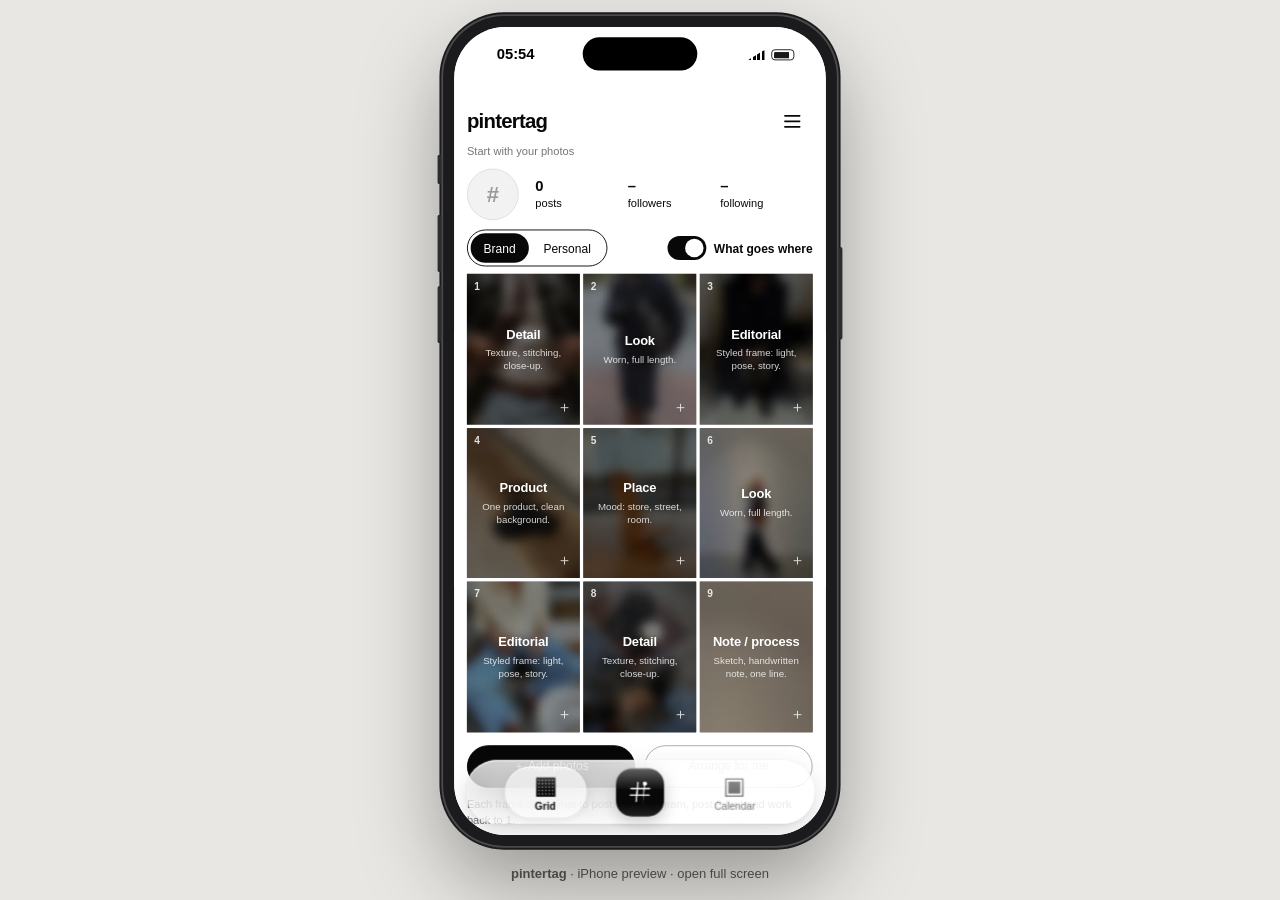
==== commit 651e64bc: "Clearer search title and description for the planner page Co-Authored-By: Claude Opus 5.5 <noreply@a" ====
--- a/app/index.html
+++ b/app/index.html
@@ -1,5 +1,5 @@
 <!doctype html>
-<html lang="en"><head><meta charset="utf-8"><meta name="viewport" content="width=device-width,initial-scale=1,viewport-fit=cover"><meta name="theme-color" content="#ffffff"><meta name="apple-mobile-web-app-capable" content="yes"><meta name="description" content="Pintertag is your feed’s art director: score your Instagram grid, plan your next 9 posts, and keep your style consistent."><title>Pintertag — Your feed’s art director</title><link rel="icon" href="assets/logo.png"><link rel="manifest" href="manifest.webmanifest"><link rel="apple-touch-icon" href="assets/icon-180.png"><meta name="apple-mobile-web-app-title" content="Pintertag"><meta name="apple-mobile-web-app-status-bar-style" content="default"><meta name="mobile-web-app-capable" content="yes"><link rel="stylesheet" href="style.css?v=110"><script>/* desktop: show the app inside an iPhone frame. phones and the framed copy run the app as usual. */
+<html lang="en"><head><meta charset="utf-8"><meta name="viewport" content="width=device-width,initial-scale=1,viewport-fit=cover"><meta name="theme-color" content="#ffffff"><meta name="apple-mobile-web-app-capable" content="yes"><meta name="description" content="Plan your Instagram feed before you post. Drop in photos, see your next 9 as a grid, get a harmony score, score carousels out of 10 and pick the best frames from a shoot. Free, works on your phone."><link rel="canonical" href="https://pintertag.com/app/"><title>Pintertag Planner — plan your next 9 Instagram posts</title><link rel="icon" href="assets/logo.png"><link rel="manifest" href="manifest.webmanifest"><link rel="apple-touch-icon" href="assets/icon-180.png"><meta name="apple-mobile-web-app-title" content="Pintertag"><meta name="apple-mobile-web-app-status-bar-style" content="default"><meta name="mobile-web-app-capable" content="yes"><link rel="stylesheet" href="style.css?v=110"><script>/* desktop: show the app inside an iPhone frame. phones and the framed copy run the app as usual. */
 (function(){var q=new URLSearchParams(location.search),inFrame=q.get('pt-frame')==='1';
 if(inFrame){document.documentElement.classList.add('pt-in-frame');return}
 var wide=matchMedia('(min-width:760px) and (min-height:640px)').matches,touch=matchMedia('(hover:none) and (pointer:coarse)').matches;
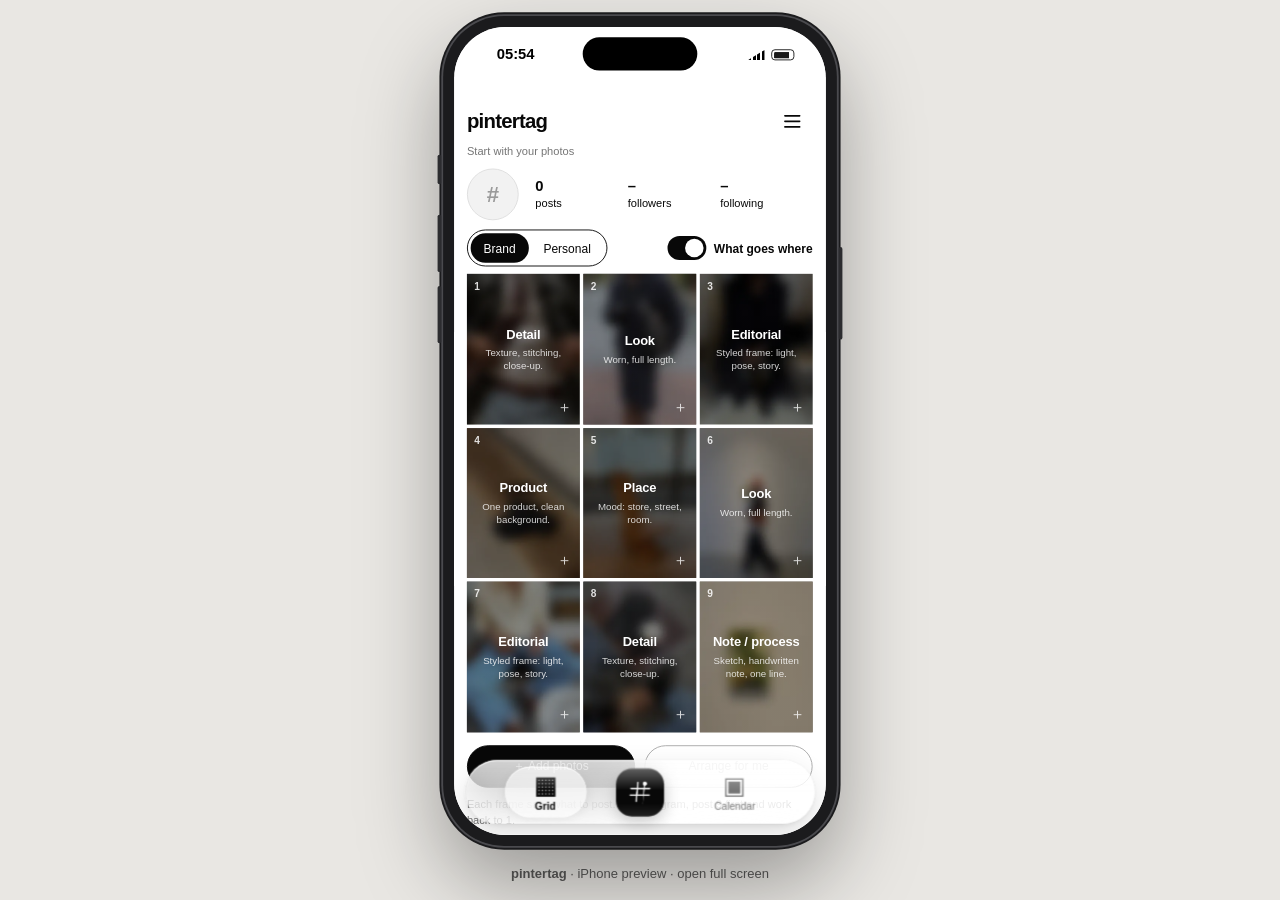
==== commit 14b138da: "Note/process hint uses a visible photo detail Co-Authored-By: Claude Opus 5.5 <noreply@anthropic.com" ====
--- a/app/index.html
+++ b/app/index.html
@@ -1,5 +1,5 @@
 <!doctype html>
-<html lang="en"><head><meta charset="utf-8"><meta name="viewport" content="width=device-width,initial-scale=1,viewport-fit=cover"><meta name="theme-color" content="#ffffff"><meta name="apple-mobile-web-app-capable" content="yes"><meta name="description" content="Plan your Instagram feed before you post. Drop in photos, see your next 9 as a grid, get a harmony score, score carousels out of 10 and pick the best frames from a shoot. Free, works on your phone."><link rel="canonical" href="https://pintertag.com/app/"><title>Pintertag Planner — plan your next 9 Instagram posts</title><link rel="icon" href="assets/logo.png"><link rel="manifest" href="manifest.webmanifest"><link rel="apple-touch-icon" href="assets/icon-180.png"><meta name="apple-mobile-web-app-title" content="Pintertag"><meta name="apple-mobile-web-app-status-bar-style" content="default"><meta name="mobile-web-app-capable" content="yes"><link rel="stylesheet" href="style.css?v=110"><script>/* desktop: show the app inside an iPhone frame. phones and the framed copy run the app as usual. */
+<html lang="en"><head><meta charset="utf-8"><meta name="viewport" content="width=device-width,initial-scale=1,viewport-fit=cover"><meta name="theme-color" content="#ffffff"><meta name="apple-mobile-web-app-capable" content="yes"><meta name="description" content="Plan your Instagram feed before you post. Drop in photos, see your next 9 as a grid, get a harmony score, score carousels out of 10 and pick the best frames from a shoot. Free, works on your phone."><link rel="canonical" href="https://pintertag.com/app/"><title>Pintertag Planner — plan your next 9 Instagram posts</title><link rel="icon" href="assets/logo.png"><link rel="manifest" href="manifest.webmanifest"><link rel="apple-touch-icon" href="assets/icon-180.png"><meta name="apple-mobile-web-app-title" content="Pintertag"><meta name="apple-mobile-web-app-status-bar-style" content="default"><meta name="mobile-web-app-capable" content="yes"><link rel="stylesheet" href="style.css?v=111"><script>/* desktop: show the app inside an iPhone frame. phones and the framed copy run the app as usual. */
 (function(){var q=new URLSearchParams(location.search),inFrame=q.get('pt-frame')==='1';
 if(inFrame){document.documentElement.classList.add('pt-in-frame');return}
 var wide=matchMedia('(min-width:760px) and (min-height:640px)').matches,touch=matchMedia('(hover:none) and (pointer:coarse)').matches;
@@ -15,5 +15,5 @@
 <header class="top"><a href="#" class="wordmark" aria-label="Pintertag"><img src="assets/logo.png" alt="">pintertag</a><div class="top-actions"><button id="language" class="text-button">EN</button><button id="appearance" class="icon-button" aria-label="Tema değiştir">◐</button><button id="enter" class="pill solid"></button></div></header>
 <main id="main"></main><nav id="appnav" aria-label="Ana menü" hidden></nav>
 <dialog id="modal"><div class="modal-top"><h2 id="modal-title"></h2><button class="icon-button" id="close-modal" aria-label="Kapat"><svg width="14" height="14" viewBox="0 0 14 14" aria-hidden="true"><path d="M1.5 1.5l11 11M12.5 1.5l-11 11" stroke="currentColor" stroke-width="1.6" stroke-linecap="round" fill="none"/></svg></button></div><div id="modal-body"></div></dialog>
-<div id="toast" role="status" aria-live="polite"></div><input id="upload" type="file" accept="image/jpeg,image/png,image/webp" multiple hidden><script src="store.js?v=6"></script><script src="engine.js?v=71"></script><script src="app.js?v=2"></script><script src="save.js"></script><script src="stats.js?v=1"></script><script src="studio.js?v=2"></script><script src="brand.js"></script><script src="simple.js?v=75"></script><script src="edit.js?v=3"></script><script src="stories.js"></script><script src="drag.js"></script><script src="settings.js?v=3"></script><script src="planning.js"></script><script src="credits.js"></script><script src="score.js?v=5"></script><script src="merge.js?v=79"></script><script src="share.js"></script><script src="gridcheck.js?v=720"></script><script src="importgrid.js?v=704"></script><script src="purpose.js"></script><script src="vibe.js?v=2"></script><script src="beforeafter.js?v=71"></script><script src="motion.js"></script><script src="legal.js?v=8"></script><script src="account.js?v=6"></script><script src="progress.js?v=73"></script><script src="planpick.js"></script><script src="labels.js?v=74"></script><script src="autotype.js?v=76"></script><script src="booth.js?v=15"></script><script src="profile.js?v=3"></script><script src="plan.js?v=6"></script><script src="carousel.js?v=7"></script><script src="fit.js?v=2"></script><script src="home.js?v=14"></script><script src="postweek.js?v=3"></script><script src="spaces.js?v=1"></script><script src="reels.js?v=2"></script><script src="cloud.js?v=8"></script><script>if('serviceWorker' in navigator&&(location.protocol==='https:'||location.hostname==='localhost')&&!/claude/.test(location.hostname)&&!document.documentElement.classList.contains('pt-in-frame'))addEventListener('load',function(){navigator.serviceWorker.register('sw.js').catch(function(){});if(navigator.storage&&navigator.storage.persist)navigator.storage.persist().catch(function(){})});</script>
+<div id="toast" role="status" aria-live="polite"></div><input id="upload" type="file" accept="image/jpeg,image/png,image/webp" multiple hidden><script src="store.js?v=6"></script><script src="engine.js?v=71"></script><script src="app.js?v=2"></script><script src="save.js"></script><script src="stats.js?v=1"></script><script src="studio.js?v=2"></script><script src="brand.js"></script><script src="simple.js?v=75"></script><script src="edit.js?v=3"></script><script src="stories.js?v=2"></script><script src="drag.js"></script><script src="settings.js?v=3"></script><script src="planning.js"></script><script src="credits.js"></script><script src="score.js?v=5"></script><script src="merge.js?v=79"></script><script src="share.js"></script><script src="gridcheck.js?v=720"></script><script src="importgrid.js?v=704"></script><script src="purpose.js"></script><script src="vibe.js?v=2"></script><script src="beforeafter.js?v=71"></script><script src="motion.js"></script><script src="legal.js?v=8"></script><script src="account.js?v=6"></script><script src="progress.js?v=73"></script><script src="planpick.js"></script><script src="labels.js?v=74"></script><script src="autotype.js?v=76"></script><script src="booth.js?v=15"></script><script src="profile.js?v=3"></script><script src="plan.js?v=7"></script><script src="carousel.js?v=7"></script><script src="fit.js?v=2"></script><script src="home.js?v=14"></script><script src="postweek.js?v=3"></script><script src="spaces.js?v=1"></script><script src="reels.js?v=2"></script><script src="cloud.js?v=8"></script><script>if('serviceWorker' in navigator&&(location.protocol==='https:'||location.hostname==='localhost')&&!/claude/.test(location.hostname)&&!document.documentElement.classList.contains('pt-in-frame'))addEventListener('load',function(){navigator.serviceWorker.register('sw.js').catch(function(){});if(navigator.storage&&navigator.storage.persist)navigator.storage.persist().catch(function(){})});</script>
 </body></html>
--- a/app/style.css
+++ b/app/style.css
@@ -46,7 +46,8 @@
 .edit-primary{display:grid;grid-template-columns:1fr 1fr;gap:10px}.edit-tool{display:flex;align-items:center;justify-content:center;flex-direction:column;gap:12px;background:var(--soft);border-radius:18px;min-height:100px;font-size:14px;font-weight:550}.edit-tool svg{width:26px;height:26px}.edit-links{margin:15px 0 24px}.edit-link{width:100%;display:flex;justify-content:space-between;padding:17px 2px;font-size:14px;border-bottom:1px solid var(--line)}.edit-link span{color:var(--muted)}.photo-editor .simple-details summary{text-align:center;font-size:12px}.edit-subtitle{font-size:13px;line-height:1.5;color:var(--muted);margin:14px 0 20px}
 #crop-stage{position:relative;width:min(100%,255px);aspect-ratio:3/4;margin:auto;overflow:hidden;touch-action:none;background:var(--soft);cursor:grab;border-radius:3px}#crop-stage:active{cursor:grabbing}#crop-image{position:absolute;max-width:none;max-height:none;user-select:none;pointer-events:none}.crop-guides{position:absolute;inset:0;pointer-events:none;border:1px solid #ffffff99;background:linear-gradient(to right,transparent 33%,#ffffff55 33%,#ffffff55 33.4%,transparent 33.4%,transparent 66.6%,#ffffff55 66.6%,#ffffff55 67%,transparent 67%),linear-gradient(to bottom,transparent 33%,#ffffff55 33%,#ffffff55 33.4%,transparent 33.4%,transparent 66.6%,#ffffff55 66.6%,#ffffff55 67%,transparent 67%)}.crop-caption{display:flex;justify-content:space-between;margin:12px 0 18px;font-size:11px;color:var(--muted)}.crop-control{display:flex;align-items:center;justify-content:space-between;gap:18px;font-size:12px;min-height:44px}.crop-control input{width:64%;accent-color:var(--ink);min-height:36px}.crop-fine summary{font-size:12px;color:var(--muted);padding:12px 0;cursor:pointer}.crop-actions{display:grid;grid-template-columns:1fr 1.5fr;gap:10px;margin:16px 0 8px}.crop-actions .pill{font-size:13px;padding:13px 10px}.move-grid{display:grid;grid-template-columns:repeat(3,minmax(0,1fr));gap:5px;margin-bottom:22px}.move-tile{position:relative;aspect-ratio:3/4;overflow:hidden;padding:0;border-radius:5px}.move-tile img{width:100%;height:100%;object-fit:cover}.move-tile span{position:absolute;bottom:5px;left:5px;background:#fff;color:#000;font-size:10px;padding:4px 7px;border-radius:20px}.move-tile.selected{outline:2px solid var(--ink);outline-offset:2px}.move-tile:disabled:not(.selected){opacity:.4}
 @media(max-width:600px){.simple-mode dialog:has(.photo-editor,.crop-editor,.move-editor){margin:auto 0 0;width:100%;max-width:none;padding:24px 22px max(24px,env(safe-area-inset-bottom));border-radius:28px 28px 0 0}}@media(max-height:740px){#crop-stage{width:200px}.edit-overview{margin:12px 0 18px}.edit-tool{min-height:80px}}
-.daily-stories{margin:0 0 32px;border-bottom:1px solid var(--line);padding-bottom:22px}.stories-heading,.story-day-heading,.story-week-heading{display:flex;align-items:center;justify-content:space-between;gap:10px}.stories-heading h2{font-size:25px;letter-spacing:-1px}.stories-heading>span{font-size:11px;color:var(--muted)}.story-week-heading{margin:18px 0 10px}.story-week-heading>span{font-size:12px;color:var(--muted)}.story-week-heading .icon-button{width:36px;height:36px;font-size:24px}.story-week{display:grid;grid-template-columns:repeat(7,minmax(0,1fr));gap:5px}.story-day{min-width:0;padding:7px 0;display:flex;flex-direction:column;align-items:center;gap:8px;border-radius:13px;color:var(--muted);font-size:12px}.story-day small{font-size:10px}.story-day[aria-pressed=true]{background:var(--soft);color:var(--ink);font-weight:600}.story-ring{position:relative;display:grid;place-items:center;width:100%;max-width:56px;aspect-ratio:1;border:1px dashed var(--line);border-radius:50%;overflow:hidden;padding:3px}.story-ring.filled{border:1.5px solid var(--ink)}.story-ring img{width:100%;height:100%;object-fit:cover;border-radius:50%}.story-ring>span{font-size:23px}.story-day-heading{margin:23px 0 10px;font-size:14px}.story-day-heading .text-button{font-size:13px;min-height:44px}.story-empty{width:100%;padding:22px 12px;border:1px dashed var(--line);border-radius:17px;font-size:13px;color:var(--muted);display:flex;align-items:center;justify-content:center;gap:9px}.story-empty>span{font-size:23px;color:var(--ink)}.story-list article{display:flex;align-items:center;gap:14px;padding:12px 0;border-bottom:1px solid var(--line)}.story-thumb{padding:0;width:48px;height:74px;overflow:hidden;border-radius:8px;flex-shrink:0}.story-thumb img{width:100%;height:100%;object-fit:cover}.story-info{flex:1;text-align:left;min-width:0}.story-info strong{font-size:16px}.story-info span{display:block;font-size:12px;color:var(--muted);margin-top:6px;overflow:hidden;text-overflow:ellipsis;white-space:nowrap}.story-check{width:44px;height:44px;border-radius:50%;font-size:24px}.story-check.done{background:var(--ink);color:var(--bg)}.story-footnote{font-size:11px;color:var(--muted);line-height:1.6;margin:16px 0}.posts-heading{font-size:20px;letter-spacing:-.6px}.story-cover{display:block;position:relative;width:130px;aspect-ratio:9/16;overflow:hidden;margin:18px auto 24px;border-radius:14px;background:var(--soft);padding:0}.story-cover img{width:100%;height:100%;object-fit:contain}.story-cover>span{font-size:26px}.story-cover small{display:block;font-size:12px;margin-top:8px}.story-cover img+span{position:absolute;bottom:8px;left:12px;right:12px;background:#0009;color:#fff;border-radius:20px;font-size:11px;padding:7px}.story-edit-footer{display:flex;justify-content:space-between;gap:12px;margin-top:12px}.story-edit-footer button{font-size:12px;min-height:44px}.simple-mode dialog:has(.story-editor,.story-picker){width:min(460px,calc(100% - 32px));border-radius:28px;padding:24px;background:var(--bg)}.simple-mode dialog:has(.story-editor,.story-picker)::backdrop{background:#0005;backdrop-filter:blur(8px)}
+.daily-stories{margin:0 0 32px;border-bottom:1px solid var(--line);padding-bottom:22px}.stories-heading,.story-day-heading,.story-week-heading{display:flex;align-items:center;justify-content:space-between;gap:10px}.stories-heading h2{font-size:25px;letter-spacing:-1px}.stories-heading>span{font-size:11px;color:var(--muted)}.story-week-heading{margin:18px 0 10px}.story-week-heading>span{font-size:12px;color:var(--muted)}.story-week-heading .icon-button{width:36px;height:36px;font-size:24px}.story-week{display:grid;grid-template-columns:repeat(7,minmax(0,1fr));gap:5px}.story-day{min-width:0;padding:7px 0;display:flex;flex-direction:column;align-items:center;gap:8px;border-radius:13px;color:var(--muted);font-size:12px}.story-day small{font-size:10px}.story-day[aria-pressed=true]{background:var(--soft);color:var(--ink);font-weight:600}.story-ring{position:relative;display:grid;place-items:center;width:100%;max-width:56px;aspect-ratio:1;border:1px dashed var(--line);border-radius:50%;overflow:hidden;padding:3px}.story-ring.filled{border:1.5px solid var(--ink)}.story-ring img{width:100%;height:100%;object-fit:cover;border-radius:50%}.story-ring>span{font-size:23px}.story-day-heading{margin:23px 0 10px;font-size:14px}.story-day-heading .text-button{font-size:13px;min-height:44px}.story-empty{width:100%;padding:22px 12px;border:1px dashed var(--line);border-radius:17px;font-size:13px;color:var(--muted);display:flex;align-items:center;justify-content:center;gap:9px}.story-empty>span{font-size:23px;color:var(--ink)}.story-list article{display:flex;align-items:center;gap:14px;padding:12px 0;border-bottom:1px solid var(--line)}.story-thumb{padding:0;width:48px;height:74px;overflow:hidden;border-radius:8px;flex-shrink:0}.story-thumb img{width:100%;height:100%;object-fit:cover}.story-info{flex:1;text-align:left;min-width:0}.story-info strong{font-size:16px}.story-info span{display:block;font-size:12px;color:var(--muted);margin-top:6px;overflow:hidden;text-overflow:ellipsis;white-space:nowrap}.story-check{width:44px;height:44px;border-radius:50%;font-size:24px;display:grid;place-items:center;background:none;border:0;color:var(--ink);padding:0}.story-check.done{background:none;color:var(--ink)}
+.story-check svg{width:24px;height:24px;display:block}.story-footnote{font-size:11px;color:var(--muted);line-height:1.6;margin:16px 0}.posts-heading{font-size:20px;letter-spacing:-.6px}.story-cover{display:block;position:relative;width:130px;aspect-ratio:9/16;overflow:hidden;margin:18px auto 24px;border-radius:14px;background:var(--soft);padding:0}.story-cover img{width:100%;height:100%;object-fit:contain}.story-cover>span{font-size:26px}.story-cover small{display:block;font-size:12px;margin-top:8px}.story-cover img+span{position:absolute;bottom:8px;left:12px;right:12px;background:#0009;color:#fff;border-radius:20px;font-size:11px;padding:7px}.story-edit-footer{display:flex;justify-content:space-between;gap:12px;margin-top:12px}.story-edit-footer button{font-size:12px;min-height:44px}.simple-mode dialog:has(.story-editor,.story-picker){width:min(460px,calc(100% - 32px));border-radius:28px;padding:24px;background:var(--bg)}.simple-mode dialog:has(.story-editor,.story-picker)::backdrop{background:#0005;backdrop-filter:blur(8px)}
 @media(max-width:600px){.simple-mode dialog:has(.story-editor,.story-picker){width:100%;max-width:none;margin:auto 0 0;border-radius:28px 28px 0 0;padding:24px 22px max(24px,env(safe-area-inset-bottom))}}@media(max-width:360px){.story-week{gap:3px}.stories-heading h2{font-size:23px}}
 .simple-feed .simple-tile{-webkit-touch-callout:none;user-select:none;-webkit-user-select:none;cursor:grab}.simple-feed .simple-tile img{-webkit-user-drag:none;pointer-events:none}.grid-is-dragging,.grid-is-dragging *{cursor:grabbing!important}.simple-feed .grid-drag-source{opacity:.25;outline:2px dashed var(--ink);outline-offset:-3px}.grid-drag-ghost{position:fixed;top:0;left:0;z-index:500;pointer-events:none;overflow:hidden;padding:0;border-radius:8px;box-shadow:0 16px 42px #0005;opacity:.92;will-change:transform;background:var(--bg)}.grid-drag-ghost img{display:block;width:100%;height:100%;object-fit:cover}.grid-drag-ghost .simple-date,.grid-drag-ghost .simple-count{display:none}@media(prefers-reduced-motion:reduce){.grid-drag-ghost{box-shadow:none;opacity:.8}}
 .edit-overview .simple-sheet-photo{position:relative}.photo-remove-x{position:absolute;top:4px;right:4px;display:grid;place-items:center;width:36px;height:36px;min-width:36px;border-radius:50%;background:#fff;color:#111;font-size:25px;line-height:1;box-shadow:0 2px 10px #0003;border:1px solid #0001;z-index:2}.photo-remove-x:focus-visible{outline:2px solid var(--ink);outline-offset:3px}.grid-remove-notice{position:sticky;bottom:100px;z-index:25;display:flex;align-items:center;justify-content:space-between;gap:12px;padding:12px 16px;background:var(--ink);color:var(--bg);border-radius:17px;font-size:12px;margin:16px 0;box-shadow:0 5px 18px #0002}.grid-remove-notice button{color:inherit;font-size:13px;font-weight:600;min-height:44px;text-decoration:underline;text-underline-offset:3px}
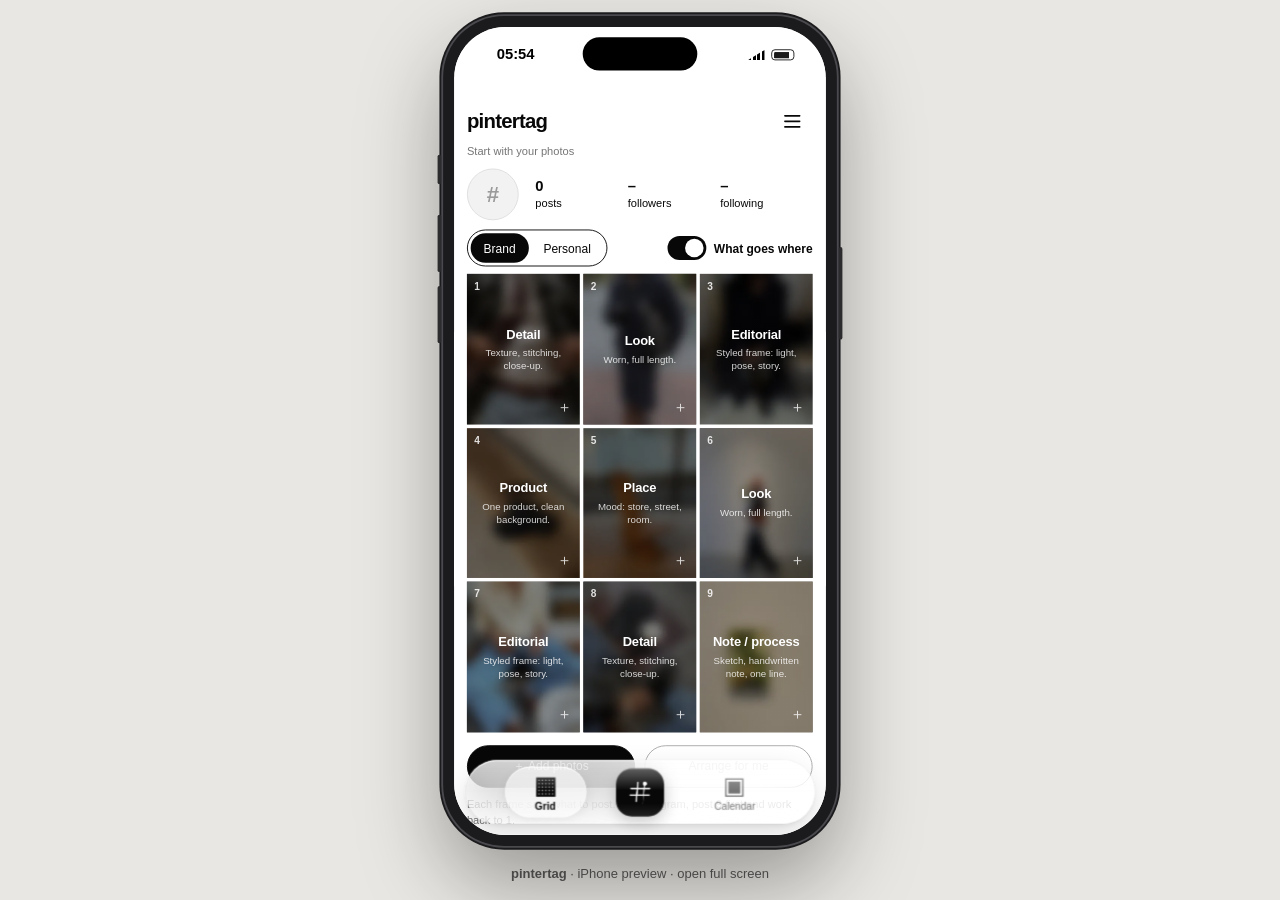
==== commit 2c2da52b: "iPhone app: launch logo hides instantly so it never overlaps the intro Co-Authored-By: Claude Opus 5" ====
--- a/app/index.html
+++ b/app/index.html
@@ -11,7 +11,7 @@
 document.body.className='pt-desk';document.body.innerHTML='<div class="pt-stage"><div class="pt-phone"><span class="pt-btn pt-b1"></span><span class="pt-btn pt-b2"></span><span class="pt-btn pt-b3"></span><span class="pt-btn pt-b4"></span><div class="pt-screen"><div class="pt-status"><span id="pt-clock"></span><span class="pt-icons"><i class="pt-sig"></i><i class="pt-bat"></i></span></div><iframe title="Pintertag" src="'+u.href+'"></iframe><span class="pt-island"></span></div></div><p class="pt-cap"><b>pintertag</b> · '+(tr?'iPhone önizleme':'iPhone preview')+' · <a href="'+full.href+'">'+(tr?'tam ekran aç':'open full screen')+'</a></p></div>';
 var st=document.createElement('style');st.textContent='body.pt-desk{margin:0;min-height:100vh;background:#e9e7e3;font-family:Helvetica,Arial,sans-serif;color:#222;overflow:hidden}@media(prefers-color-scheme:dark){body.pt-desk{background:#1a1a1a;color:#ddd}}.pt-stage{position:fixed;inset:0;display:flex;flex-direction:column;align-items:center;justify-content:center;gap:18px}.pt-phone{position:relative;width:426px;height:898px;border-radius:66px;background:#1b1b1d;padding:12px;box-shadow:0 0 0 2px #4a4a4e,0 0 0 4px #1b1b1d,0 40px 90px rgba(0,0,0,.35);transform-origin:center center}.pt-screen{position:relative;width:402px;height:874px;border-radius:55px;overflow:hidden;background:#fff}.pt-screen{display:flex;flex-direction:column}.pt-status{height:54px;flex:0 0 54px;display:flex;align-items:center;justify-content:space-between;padding:6px 34px 0 46px;font:600 16px -apple-system,Helvetica,Arial,sans-serif;color:#000;background:#fff;transition:background .2s,color .2s}.pt-icons{display:flex;gap:7px;align-items:center}.pt-sig{width:18px;height:11px;background:linear-gradient(90deg,currentColor 0 3px,transparent 3px 5px,currentColor 5px 8px,transparent 8px 10px,currentColor 10px 13px,transparent 13px 15px,currentColor 15px);clip-path:polygon(0 100%,100% 0,100% 100%)}.pt-bat{width:25px;height:12px;border:1.5px solid currentColor;border-radius:4px;opacity:.9;background:linear-gradient(90deg,currentColor 0 75%,transparent 75%);background-clip:content-box;padding:1.5px}.pt-screen iframe{border:0;width:100%;flex:1;min-height:0;display:block}.pt-island{position:absolute;top:11px;left:50%;transform:translateX(-50%);width:124px;height:36px;border-radius:20px;background:#000;pointer-events:none;z-index:2}.pt-btn{position:absolute;width:4px;border-radius:2px;background:#2c2c2f}.pt-b1{left:-6px;top:150px;height:32px}.pt-b2{left:-6px;top:215px;height:62px}.pt-b3{left:-6px;top:292px;height:62px}.pt-b4{right:-6px;top:250px;height:100px}.pt-cap{margin:0;font-size:13px;color:inherit;opacity:.75}.pt-cap a{color:inherit}';document.head.appendChild(st);
 addEventListener('message',async function(e){var d=e.data;if(e.origin!==location.origin||!d||d.pt!=='save')return;var out={pt:'saved',id:d.id};try{var dl=window.claude&&window.claude.use?await window.claude.use('downloads'):null;if(!dl)throw{code:'unavailable'};var r=await dl.save({filename:d.filename,data:d.blob});out.status=r&&r.status}catch(err){out.error=(err&&err.code)||'unavailable'}e.source.postMessage(out,location.origin)});var ck=document.getElementById('pt-clock');function tick(){var d=new Date();ck.textContent=String(d.getHours()).padStart(2,'0')+':'+String(d.getMinutes()).padStart(2,'0')}tick();setInterval(tick,15000);var ph=document.querySelector('.pt-phone');function fit(){var k=Math.min(1,(innerHeight-70)/898,(innerWidth-40)/426);ph.style.transform='scale('+k+')';ph.style.margin=(-(1-k)*898/2)+'px 0'}fit();addEventListener('resize',fit);var sb=document.querySelector('.pt-status'),ifr=document.querySelector('.pt-screen iframe');setInterval(function(){try{var bd=ifr.contentDocument&&ifr.contentDocument.body;if(!bd)return;var dk=bd.classList.contains('dark');sb.style.background=dk?'#151515':'#fff';sb.style.color=dk?'#fff':'#000';document.querySelector('.pt-screen').style.background=sb.style.background}catch(e){}},400)})})();</script></head><body>
-<script src="launch.js?v=693"></script>
+<script src="launch.js?v=694"></script>
 <header class="top"><a href="#" class="wordmark" aria-label="Pintertag"><img src="assets/logo.png" alt="">pintertag</a><div class="top-actions"><button id="language" class="text-button">EN</button><button id="appearance" class="icon-button" aria-label="Tema değiştir">◐</button><button id="enter" class="pill solid"></button></div></header>
 <main id="main"></main><nav id="appnav" aria-label="Ana menü" hidden></nav>
 <dialog id="modal"><div class="modal-top"><h2 id="modal-title"></h2><button class="icon-button" id="close-modal" aria-label="Kapat"><svg width="14" height="14" viewBox="0 0 14 14" aria-hidden="true"><path d="M1.5 1.5l11 11M12.5 1.5l-11 11" stroke="currentColor" stroke-width="1.6" stroke-linecap="round" fill="none"/></svg></button></div><div id="modal-body"></div></dialog>
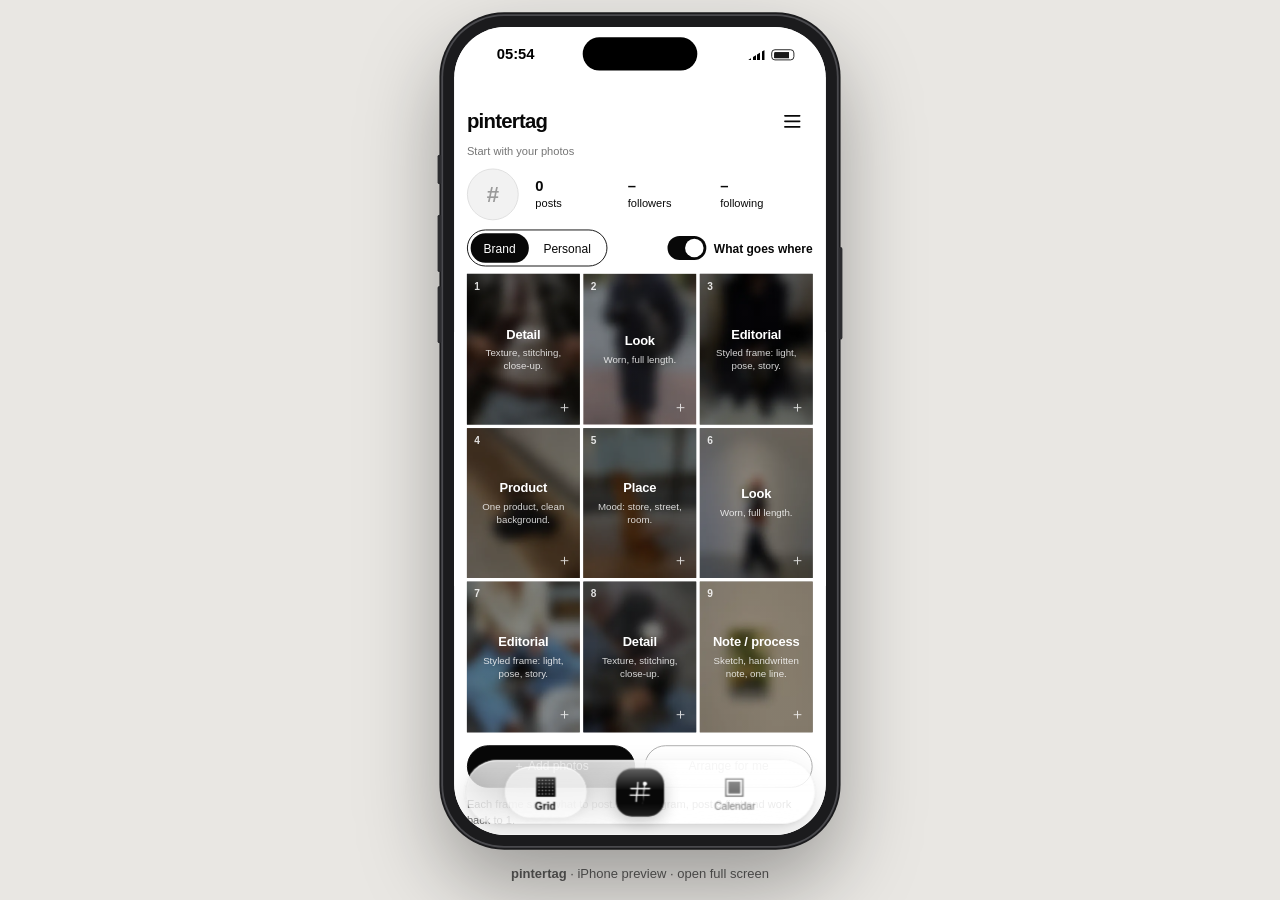
==== commit ea764fa7: "Store review: legal and support texts match the no-account version; photo permission text Co-Authore" ====
--- a/app/index.html
+++ b/app/index.html
@@ -15,5 +15,5 @@
 <header class="top"><a href="#" class="wordmark" aria-label="Pintertag"><img src="assets/logo.png" alt="">pintertag</a><div class="top-actions"><button id="language" class="text-button">EN</button><button id="appearance" class="icon-button" aria-label="Tema değiştir">◐</button><button id="enter" class="pill solid"></button></div></header>
 <main id="main"></main><nav id="appnav" aria-label="Ana menü" hidden></nav>
 <dialog id="modal"><div class="modal-top"><h2 id="modal-title"></h2><button class="icon-button" id="close-modal" aria-label="Kapat"><svg width="14" height="14" viewBox="0 0 14 14" aria-hidden="true"><path d="M1.5 1.5l11 11M12.5 1.5l-11 11" stroke="currentColor" stroke-width="1.6" stroke-linecap="round" fill="none"/></svg></button></div><div id="modal-body"></div></dialog>
-<div id="toast" role="status" aria-live="polite"></div><input id="upload" type="file" accept="image/jpeg,image/png,image/webp" multiple hidden><script src="store.js?v=6"></script><script src="engine.js?v=71"></script><script src="app.js?v=2"></script><script src="save.js"></script><script src="stats.js?v=1"></script><script src="studio.js?v=2"></script><script src="brand.js"></script><script src="simple.js?v=75"></script><script src="edit.js?v=3"></script><script src="stories.js?v=2"></script><script src="drag.js"></script><script src="settings.js?v=3"></script><script src="planning.js"></script><script src="credits.js"></script><script src="score.js?v=5"></script><script src="merge.js?v=79"></script><script src="share.js"></script><script src="gridcheck.js?v=720"></script><script src="importgrid.js?v=704"></script><script src="purpose.js"></script><script src="vibe.js?v=2"></script><script src="beforeafter.js?v=71"></script><script src="motion.js"></script><script src="legal.js?v=8"></script><script src="account.js?v=6"></script><script src="progress.js?v=73"></script><script src="planpick.js"></script><script src="labels.js?v=74"></script><script src="autotype.js?v=76"></script><script src="booth.js?v=15"></script><script src="profile.js?v=3"></script><script src="plan.js?v=7"></script><script src="carousel.js?v=7"></script><script src="fit.js?v=2"></script><script src="home.js?v=14"></script><script src="postweek.js?v=3"></script><script src="spaces.js?v=1"></script><script src="reels.js?v=2"></script><script src="cloud.js?v=8"></script><script>if('serviceWorker' in navigator&&(location.protocol==='https:'||location.hostname==='localhost')&&!/claude/.test(location.hostname)&&!document.documentElement.classList.contains('pt-in-frame'))addEventListener('load',function(){navigator.serviceWorker.register('sw.js').catch(function(){});if(navigator.storage&&navigator.storage.persist)navigator.storage.persist().catch(function(){})});</script>
+<div id="toast" role="status" aria-live="polite"></div><input id="upload" type="file" accept="image/jpeg,image/png,image/webp" multiple hidden><script src="store.js?v=6"></script><script src="engine.js?v=71"></script><script src="app.js?v=2"></script><script src="save.js"></script><script src="stats.js?v=1"></script><script src="studio.js?v=2"></script><script src="brand.js"></script><script src="simple.js?v=75"></script><script src="edit.js?v=3"></script><script src="stories.js?v=2"></script><script src="drag.js"></script><script src="settings.js?v=3"></script><script src="planning.js"></script><script src="credits.js"></script><script src="score.js?v=5"></script><script src="merge.js?v=79"></script><script src="share.js"></script><script src="gridcheck.js?v=720"></script><script src="importgrid.js?v=704"></script><script src="purpose.js"></script><script src="vibe.js?v=2"></script><script src="beforeafter.js?v=71"></script><script src="motion.js"></script><script src="legal.js?v=9"></script><script src="account.js?v=6"></script><script src="progress.js?v=73"></script><script src="planpick.js"></script><script src="labels.js?v=74"></script><script src="autotype.js?v=76"></script><script src="booth.js?v=15"></script><script src="profile.js?v=3"></script><script src="plan.js?v=7"></script><script src="carousel.js?v=7"></script><script src="fit.js?v=2"></script><script src="home.js?v=14"></script><script src="postweek.js?v=3"></script><script src="spaces.js?v=1"></script><script src="reels.js?v=2"></script><script src="cloud.js?v=8"></script><script>if('serviceWorker' in navigator&&(location.protocol==='https:'||location.hostname==='localhost')&&!/claude/.test(location.hostname)&&!document.documentElement.classList.contains('pt-in-frame'))addEventListener('load',function(){navigator.serviceWorker.register('sw.js').catch(function(){});if(navigator.storage&&navigator.storage.persist)navigator.storage.persist().catch(function(){})});</script>
 </body></html>
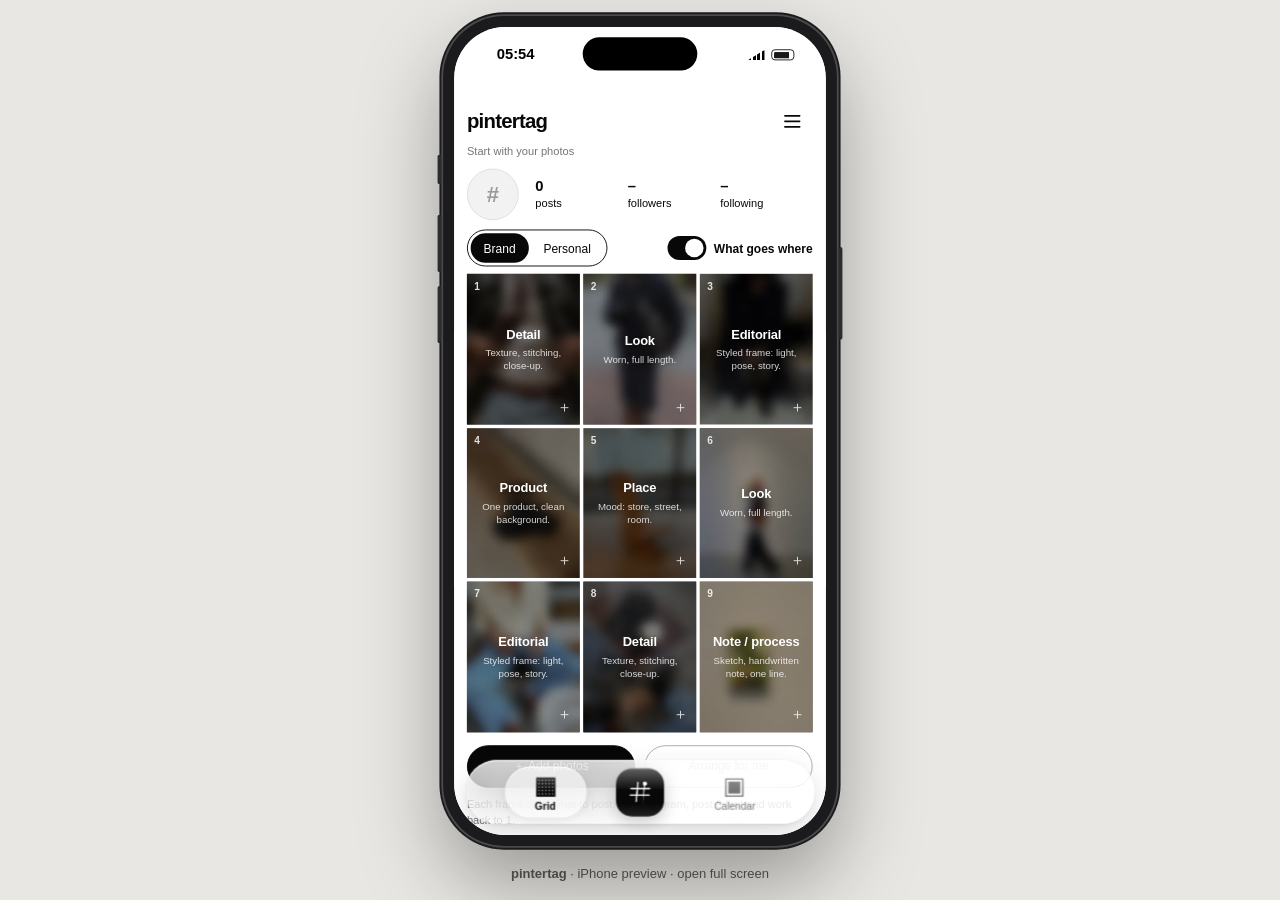
==== commit 12656300: "Privacy: name provider categories instead of vendors Co-Authored-By: Claude Opus 5.5 <noreply@anthro" ====
--- a/app/index.html
+++ b/app/index.html
@@ -15,5 +15,5 @@
 <header class="top"><a href="#" class="wordmark" aria-label="Pintertag"><img src="assets/logo.png" alt="">pintertag</a><div class="top-actions"><button id="language" class="text-button">EN</button><button id="appearance" class="icon-button" aria-label="Tema değiştir">◐</button><button id="enter" class="pill solid"></button></div></header>
 <main id="main"></main><nav id="appnav" aria-label="Ana menü" hidden></nav>
 <dialog id="modal"><div class="modal-top"><h2 id="modal-title"></h2><button class="icon-button" id="close-modal" aria-label="Kapat"><svg width="14" height="14" viewBox="0 0 14 14" aria-hidden="true"><path d="M1.5 1.5l11 11M12.5 1.5l-11 11" stroke="currentColor" stroke-width="1.6" stroke-linecap="round" fill="none"/></svg></button></div><div id="modal-body"></div></dialog>
-<div id="toast" role="status" aria-live="polite"></div><input id="upload" type="file" accept="image/jpeg,image/png,image/webp" multiple hidden><script src="store.js?v=6"></script><script src="engine.js?v=71"></script><script src="app.js?v=2"></script><script src="save.js"></script><script src="stats.js?v=1"></script><script src="studio.js?v=2"></script><script src="brand.js"></script><script src="simple.js?v=75"></script><script src="edit.js?v=3"></script><script src="stories.js?v=2"></script><script src="drag.js"></script><script src="settings.js?v=3"></script><script src="planning.js"></script><script src="credits.js"></script><script src="score.js?v=5"></script><script src="merge.js?v=79"></script><script src="share.js"></script><script src="gridcheck.js?v=720"></script><script src="importgrid.js?v=704"></script><script src="purpose.js"></script><script src="vibe.js?v=2"></script><script src="beforeafter.js?v=71"></script><script src="motion.js"></script><script src="legal.js?v=9"></script><script src="account.js?v=6"></script><script src="progress.js?v=73"></script><script src="planpick.js"></script><script src="labels.js?v=74"></script><script src="autotype.js?v=76"></script><script src="booth.js?v=15"></script><script src="profile.js?v=3"></script><script src="plan.js?v=7"></script><script src="carousel.js?v=7"></script><script src="fit.js?v=2"></script><script src="home.js?v=14"></script><script src="postweek.js?v=3"></script><script src="spaces.js?v=1"></script><script src="reels.js?v=2"></script><script src="cloud.js?v=8"></script><script>if('serviceWorker' in navigator&&(location.protocol==='https:'||location.hostname==='localhost')&&!/claude/.test(location.hostname)&&!document.documentElement.classList.contains('pt-in-frame'))addEventListener('load',function(){navigator.serviceWorker.register('sw.js').catch(function(){});if(navigator.storage&&navigator.storage.persist)navigator.storage.persist().catch(function(){})});</script>
+<div id="toast" role="status" aria-live="polite"></div><input id="upload" type="file" accept="image/jpeg,image/png,image/webp" multiple hidden><script src="store.js?v=6"></script><script src="engine.js?v=71"></script><script src="app.js?v=2"></script><script src="save.js"></script><script src="stats.js?v=1"></script><script src="studio.js?v=2"></script><script src="brand.js"></script><script src="simple.js?v=75"></script><script src="edit.js?v=3"></script><script src="stories.js?v=2"></script><script src="drag.js"></script><script src="settings.js?v=3"></script><script src="planning.js"></script><script src="credits.js"></script><script src="score.js?v=5"></script><script src="merge.js?v=79"></script><script src="share.js"></script><script src="gridcheck.js?v=720"></script><script src="importgrid.js?v=704"></script><script src="purpose.js"></script><script src="vibe.js?v=2"></script><script src="beforeafter.js?v=71"></script><script src="motion.js"></script><script src="legal.js?v=10"></script><script src="account.js?v=6"></script><script src="progress.js?v=73"></script><script src="planpick.js"></script><script src="labels.js?v=74"></script><script src="autotype.js?v=76"></script><script src="booth.js?v=15"></script><script src="profile.js?v=3"></script><script src="plan.js?v=7"></script><script src="carousel.js?v=7"></script><script src="fit.js?v=2"></script><script src="home.js?v=14"></script><script src="postweek.js?v=3"></script><script src="spaces.js?v=1"></script><script src="reels.js?v=2"></script><script src="cloud.js?v=8"></script><script>if('serviceWorker' in navigator&&(location.protocol==='https:'||location.hostname==='localhost')&&!/claude/.test(location.hostname)&&!document.documentElement.classList.contains('pt-in-frame'))addEventListener('load',function(){navigator.serviceWorker.register('sw.js').catch(function(){});if(navigator.storage&&navigator.storage.persist)navigator.storage.persist().catch(function(){})});</script>
 </body></html>
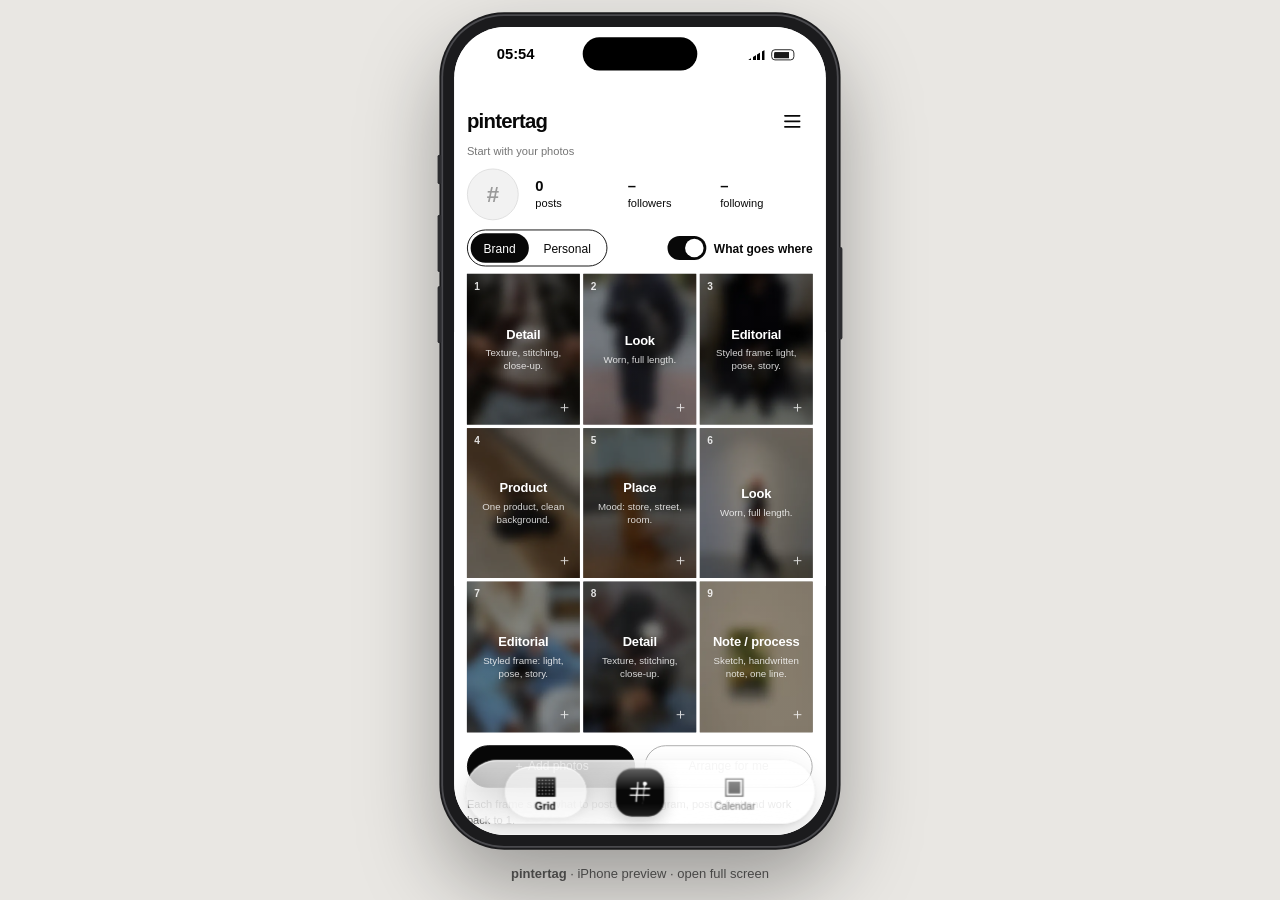
==== commit 172f99e3: "KVKK: privacy notice is informational, not 'accepted'; drop outdated AI-abroad consent Co-Authored-B" ====
--- a/app/index.html
+++ b/app/index.html
@@ -15,5 +15,5 @@
 <header class="top"><a href="#" class="wordmark" aria-label="Pintertag"><img src="assets/logo.png" alt="">pintertag</a><div class="top-actions"><button id="language" class="text-button">EN</button><button id="appearance" class="icon-button" aria-label="Tema değiştir">◐</button><button id="enter" class="pill solid"></button></div></header>
 <main id="main"></main><nav id="appnav" aria-label="Ana menü" hidden></nav>
 <dialog id="modal"><div class="modal-top"><h2 id="modal-title"></h2><button class="icon-button" id="close-modal" aria-label="Kapat"><svg width="14" height="14" viewBox="0 0 14 14" aria-hidden="true"><path d="M1.5 1.5l11 11M12.5 1.5l-11 11" stroke="currentColor" stroke-width="1.6" stroke-linecap="round" fill="none"/></svg></button></div><div id="modal-body"></div></dialog>
-<div id="toast" role="status" aria-live="polite"></div><input id="upload" type="file" accept="image/jpeg,image/png,image/webp" multiple hidden><script src="store.js?v=6"></script><script src="engine.js?v=71"></script><script src="app.js?v=2"></script><script src="save.js"></script><script src="stats.js?v=1"></script><script src="studio.js?v=2"></script><script src="brand.js"></script><script src="simple.js?v=75"></script><script src="edit.js?v=3"></script><script src="stories.js?v=2"></script><script src="drag.js"></script><script src="settings.js?v=3"></script><script src="planning.js"></script><script src="credits.js"></script><script src="score.js?v=5"></script><script src="merge.js?v=79"></script><script src="share.js"></script><script src="gridcheck.js?v=720"></script><script src="importgrid.js?v=704"></script><script src="purpose.js"></script><script src="vibe.js?v=2"></script><script src="beforeafter.js?v=71"></script><script src="motion.js"></script><script src="legal.js?v=10"></script><script src="account.js?v=6"></script><script src="progress.js?v=73"></script><script src="planpick.js"></script><script src="labels.js?v=74"></script><script src="autotype.js?v=76"></script><script src="booth.js?v=15"></script><script src="profile.js?v=3"></script><script src="plan.js?v=7"></script><script src="carousel.js?v=7"></script><script src="fit.js?v=2"></script><script src="home.js?v=14"></script><script src="postweek.js?v=3"></script><script src="spaces.js?v=1"></script><script src="reels.js?v=2"></script><script src="cloud.js?v=8"></script><script>if('serviceWorker' in navigator&&(location.protocol==='https:'||location.hostname==='localhost')&&!/claude/.test(location.hostname)&&!document.documentElement.classList.contains('pt-in-frame'))addEventListener('load',function(){navigator.serviceWorker.register('sw.js').catch(function(){});if(navigator.storage&&navigator.storage.persist)navigator.storage.persist().catch(function(){})});</script>
+<div id="toast" role="status" aria-live="polite"></div><input id="upload" type="file" accept="image/jpeg,image/png,image/webp" multiple hidden><script src="store.js?v=6"></script><script src="engine.js?v=71"></script><script src="app.js?v=2"></script><script src="save.js"></script><script src="stats.js?v=1"></script><script src="studio.js?v=2"></script><script src="brand.js"></script><script src="simple.js?v=75"></script><script src="edit.js?v=3"></script><script src="stories.js?v=2"></script><script src="drag.js"></script><script src="settings.js?v=3"></script><script src="planning.js"></script><script src="credits.js"></script><script src="score.js?v=5"></script><script src="merge.js?v=79"></script><script src="share.js"></script><script src="gridcheck.js?v=720"></script><script src="importgrid.js?v=704"></script><script src="purpose.js"></script><script src="vibe.js?v=2"></script><script src="beforeafter.js?v=71"></script><script src="motion.js"></script><script src="legal.js?v=10"></script><script src="account.js?v=7"></script><script src="progress.js?v=73"></script><script src="planpick.js"></script><script src="labels.js?v=74"></script><script src="autotype.js?v=76"></script><script src="booth.js?v=15"></script><script src="profile.js?v=3"></script><script src="plan.js?v=7"></script><script src="carousel.js?v=7"></script><script src="fit.js?v=2"></script><script src="home.js?v=14"></script><script src="postweek.js?v=3"></script><script src="spaces.js?v=1"></script><script src="reels.js?v=2"></script><script src="cloud.js?v=9"></script><script>if('serviceWorker' in navigator&&(location.protocol==='https:'||location.hostname==='localhost')&&!/claude/.test(location.hostname)&&!document.documentElement.classList.contains('pt-in-frame'))addEventListener('load',function(){navigator.serviceWorker.register('sw.js').catch(function(){});if(navigator.storage&&navigator.storage.persist)navigator.storage.persist().catch(function(){})});</script>
 </body></html>
